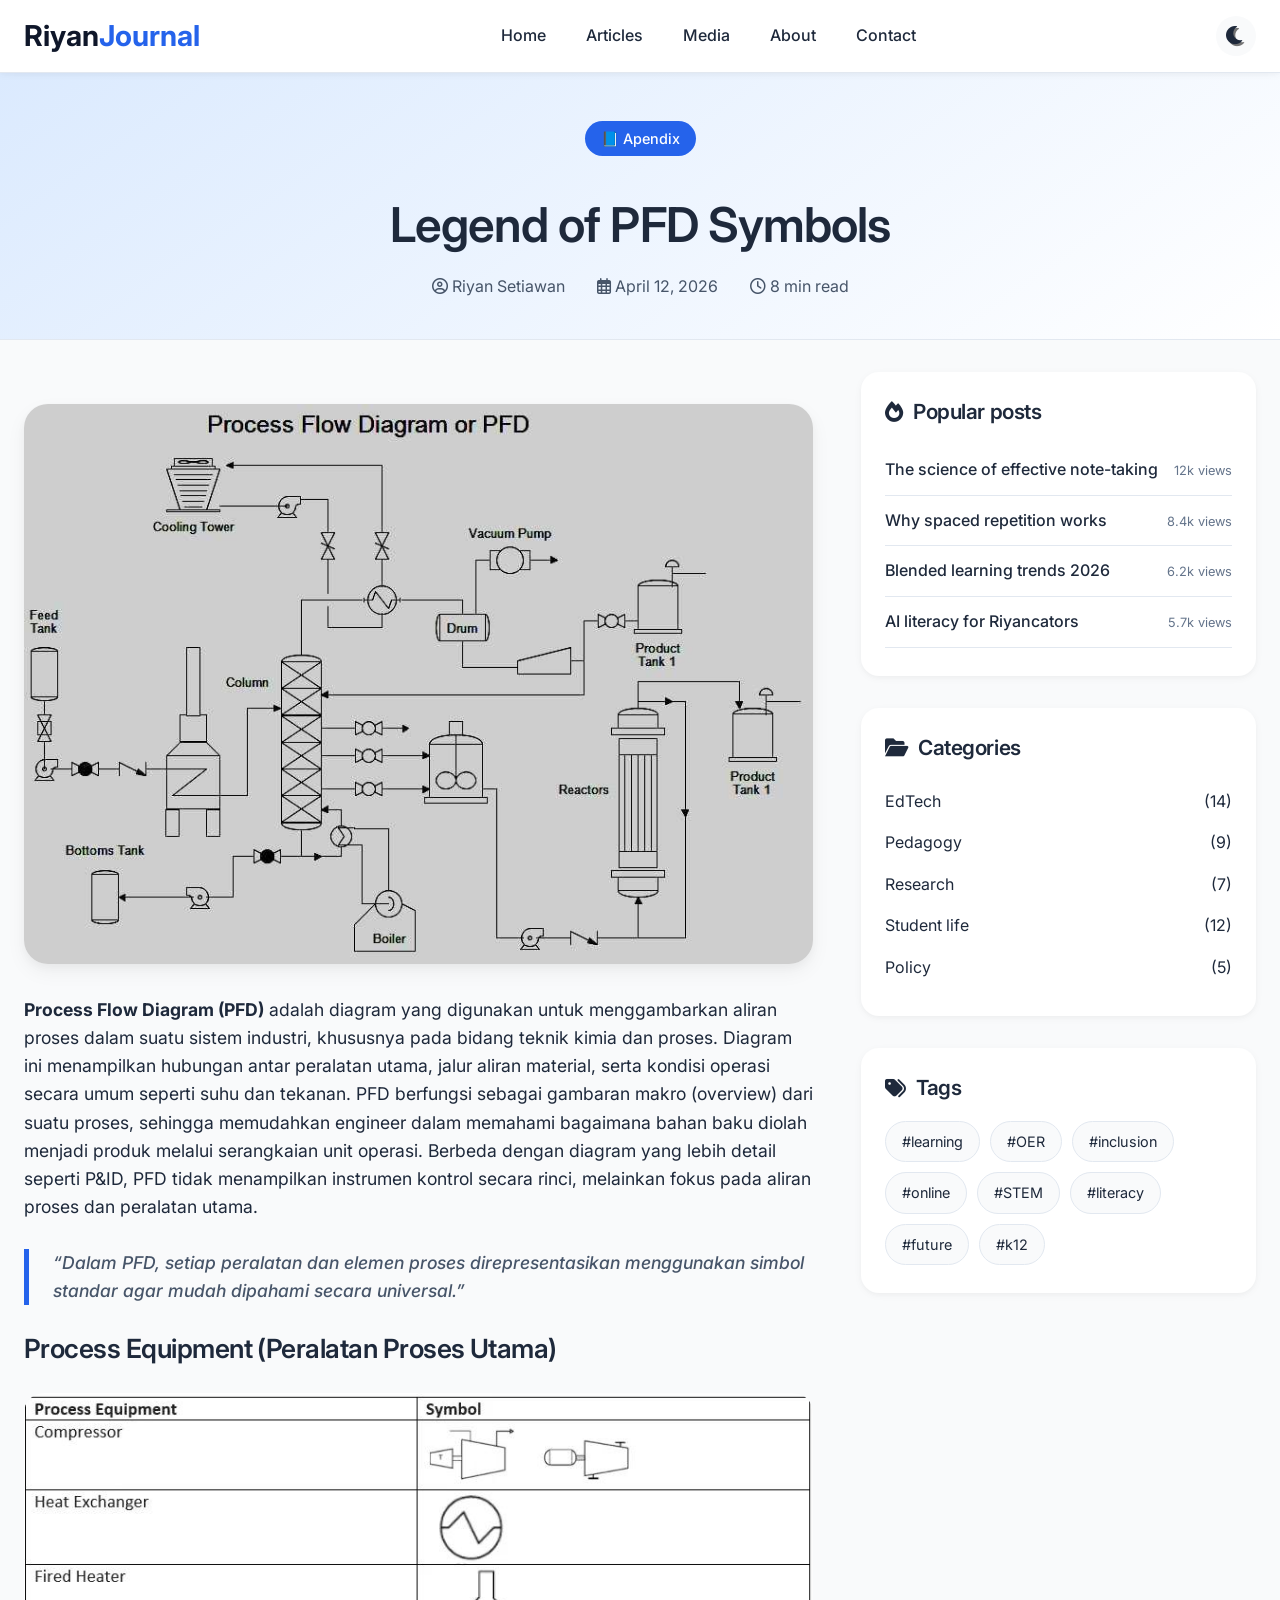
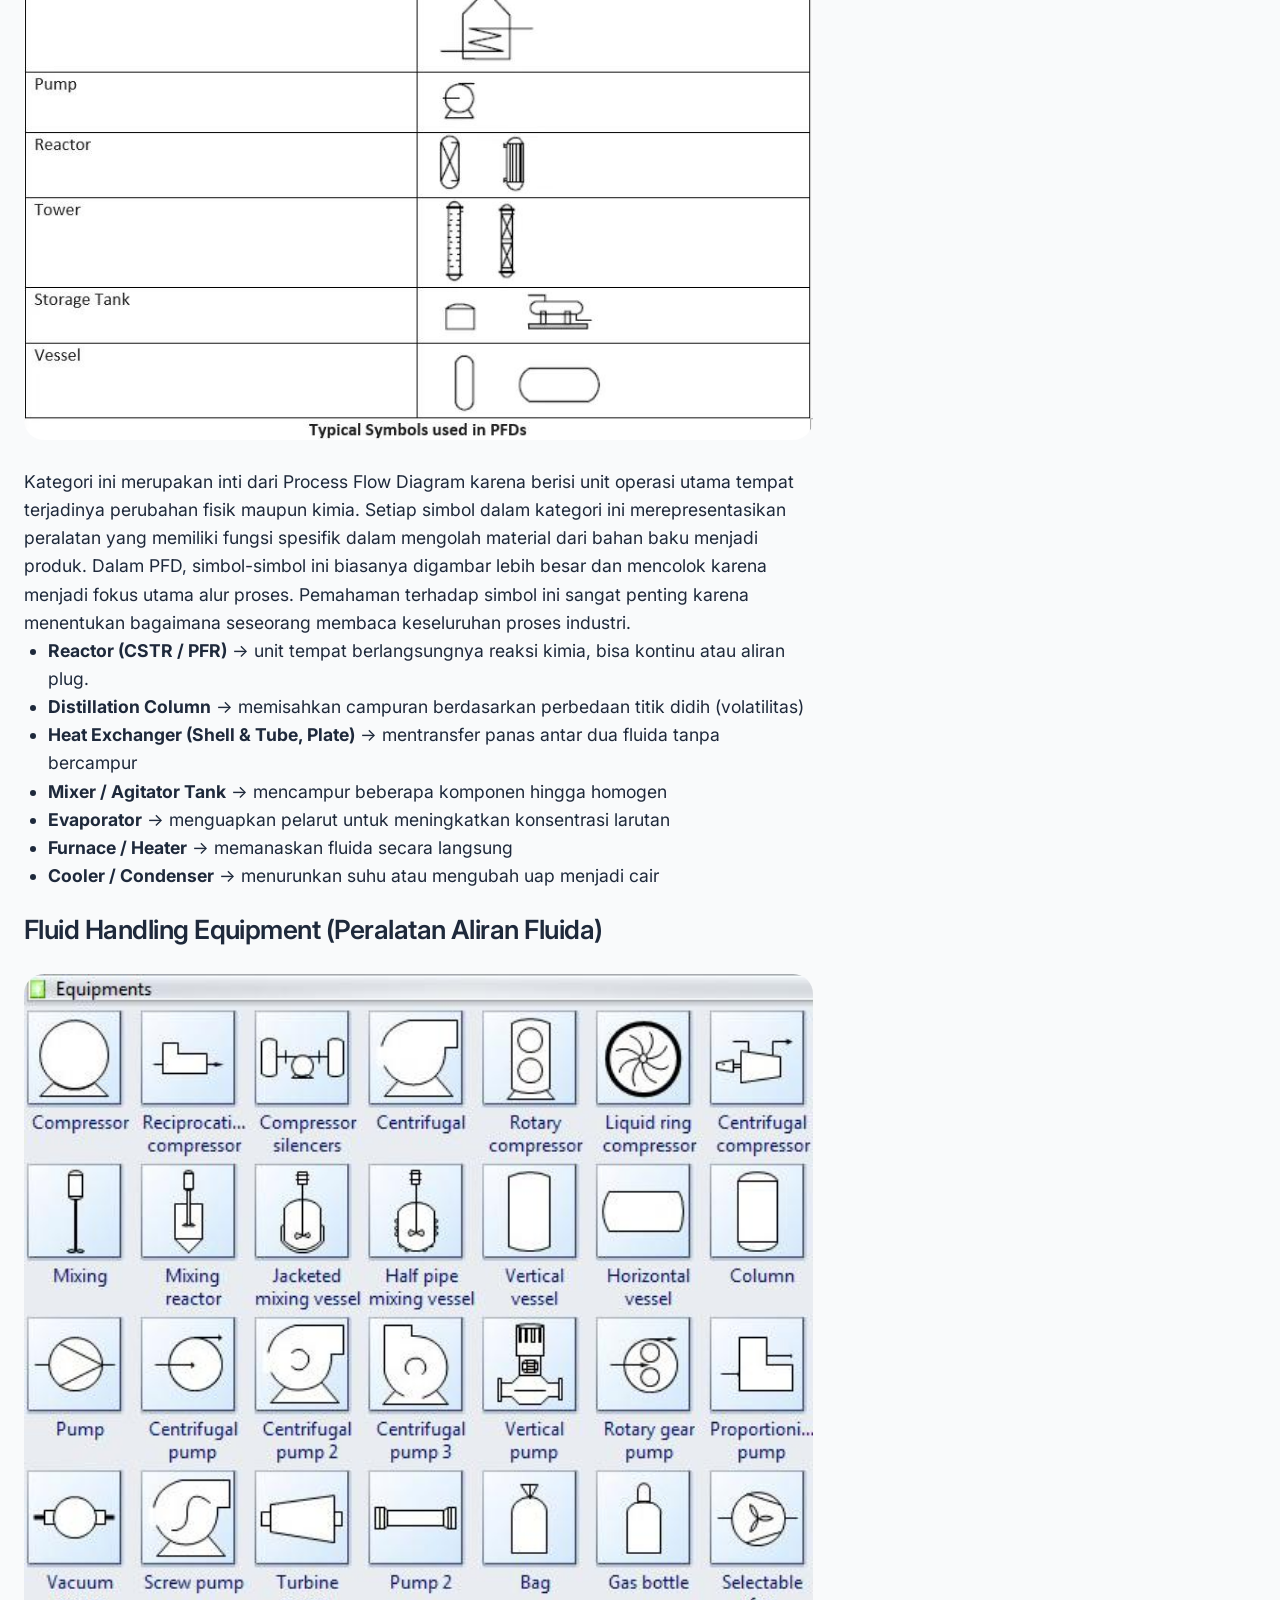
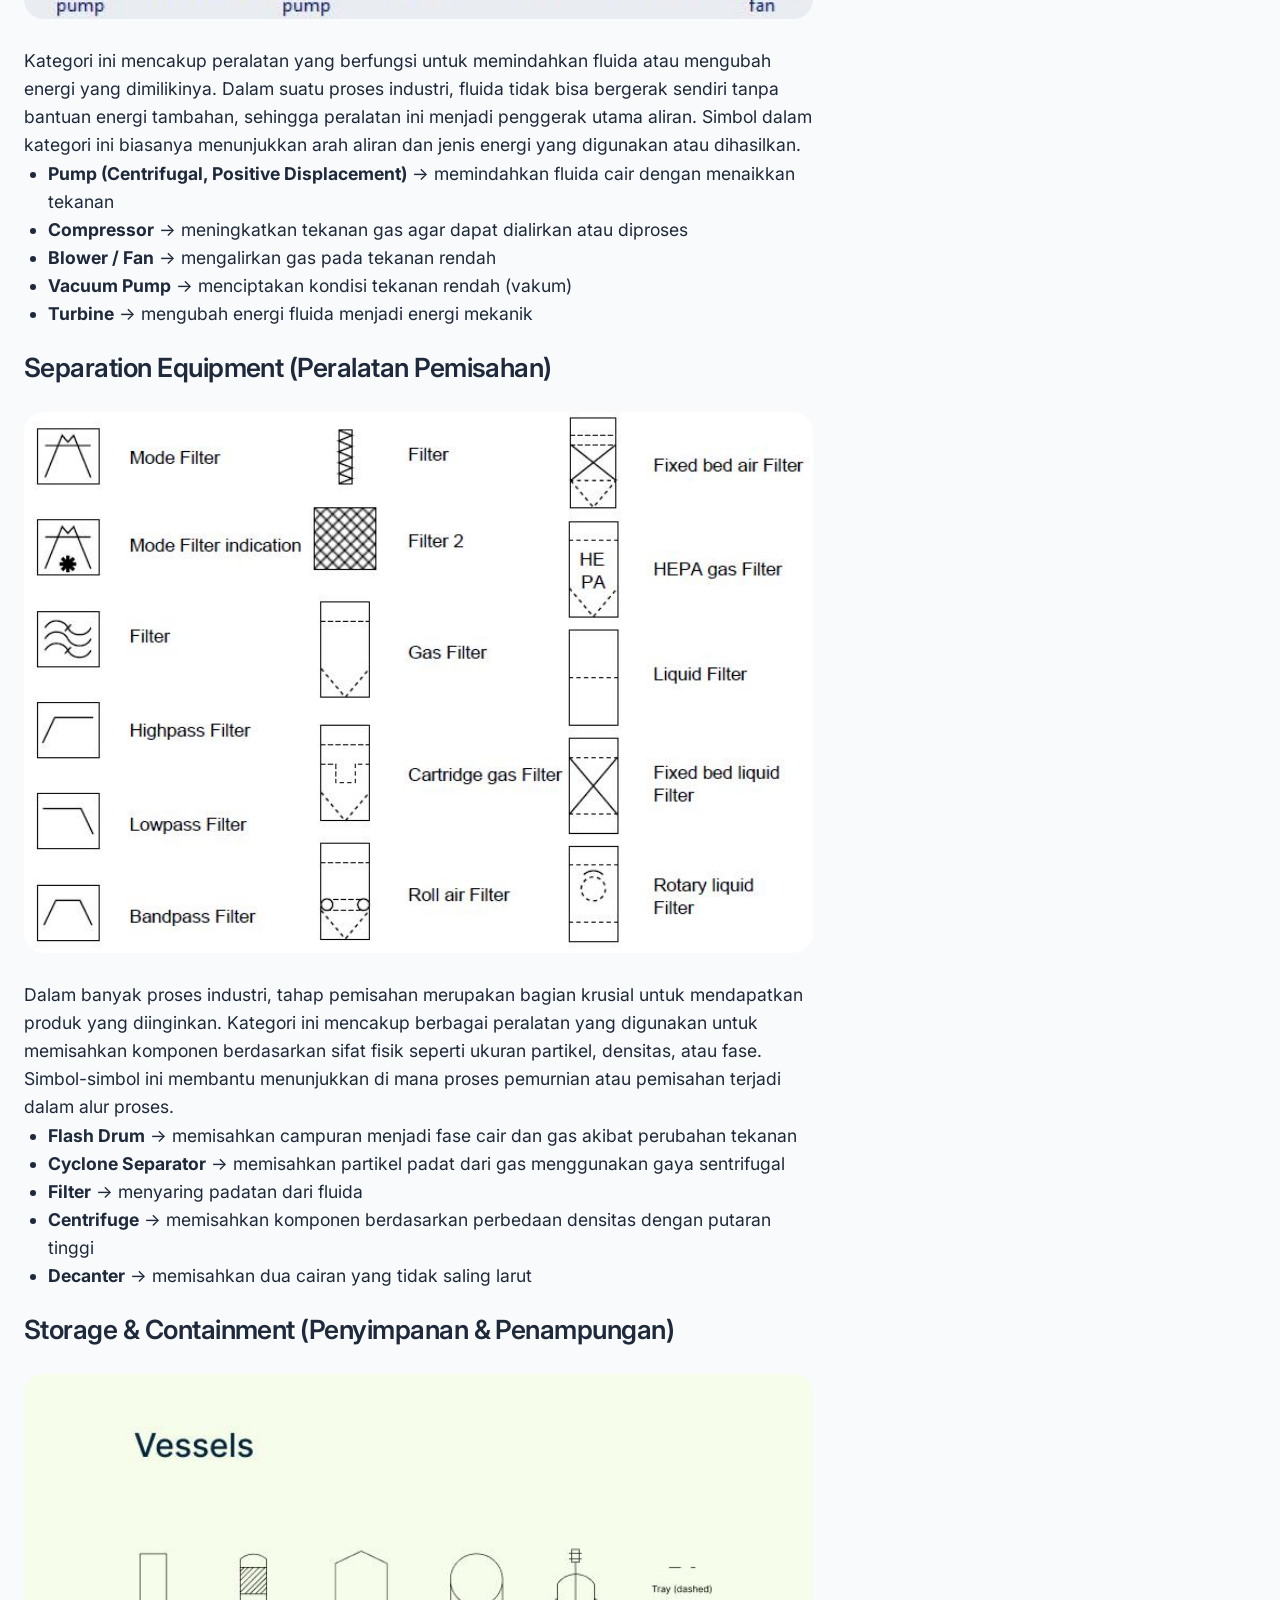
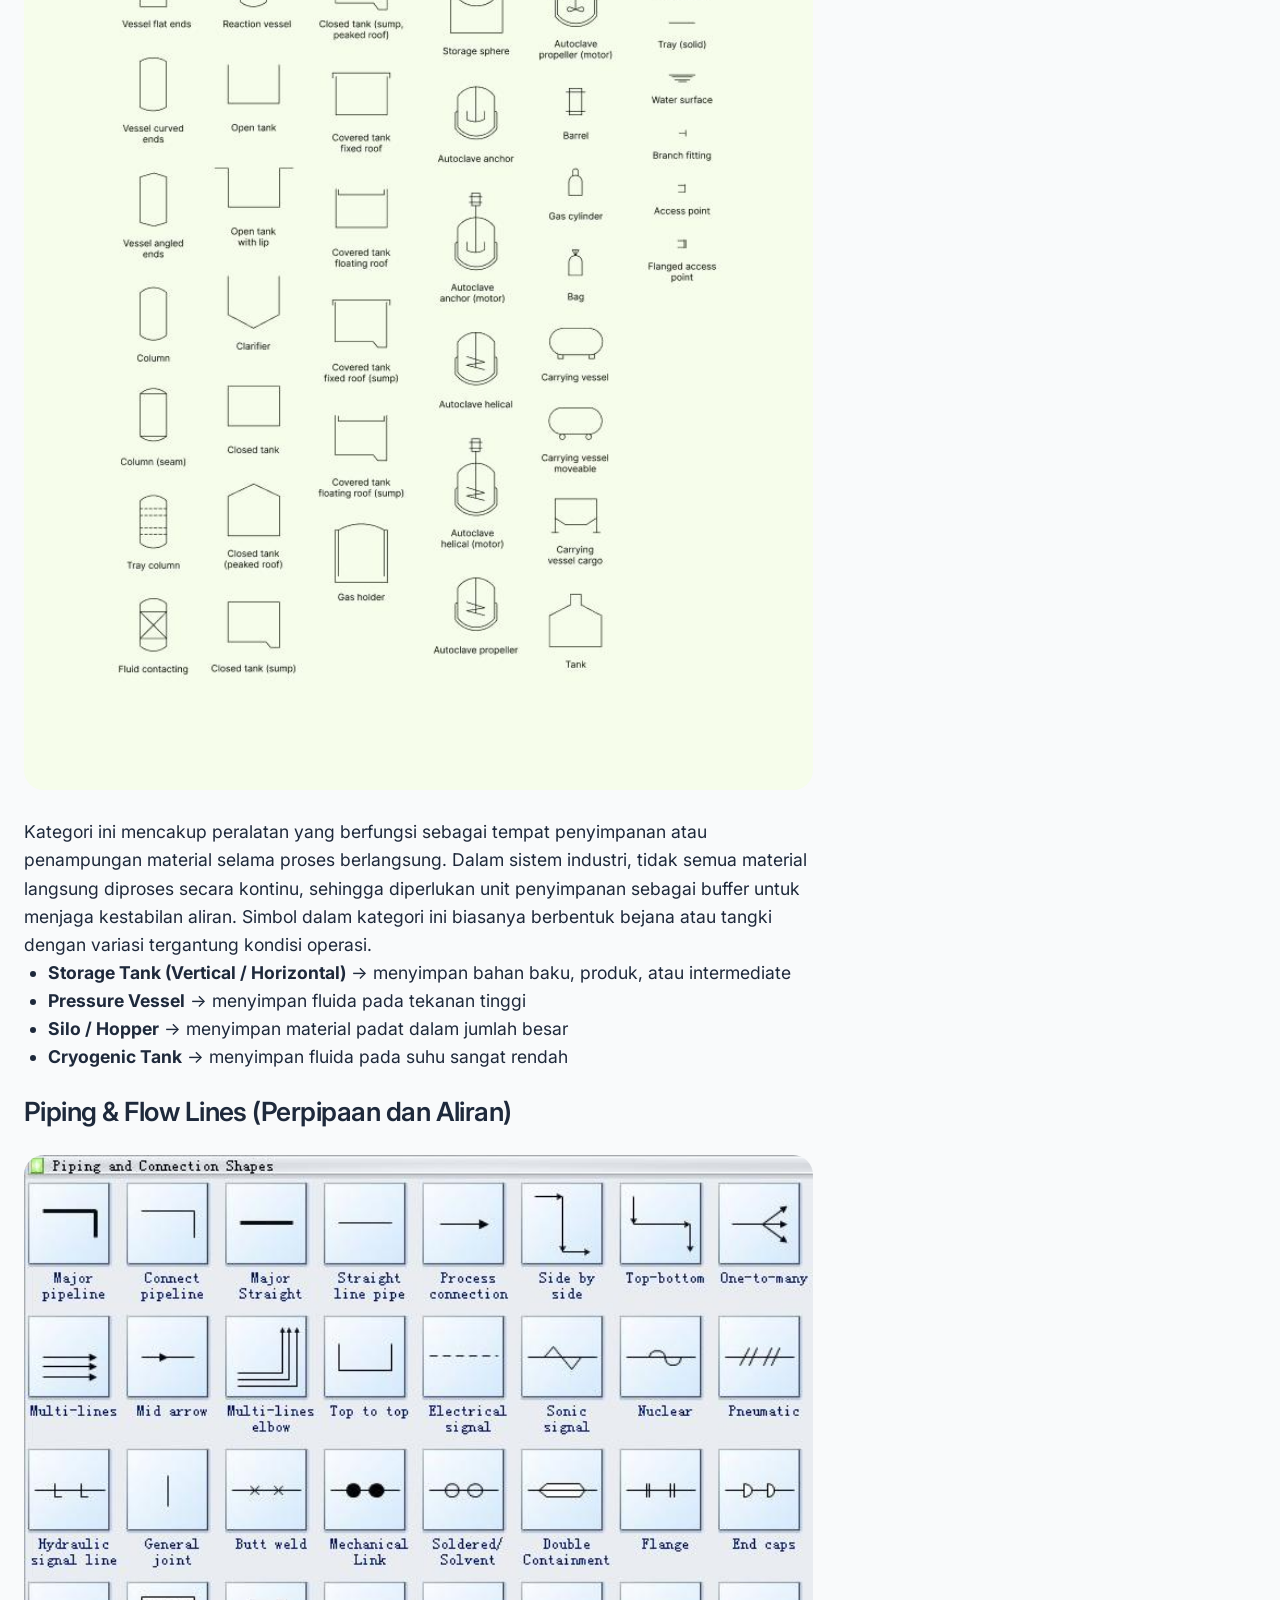
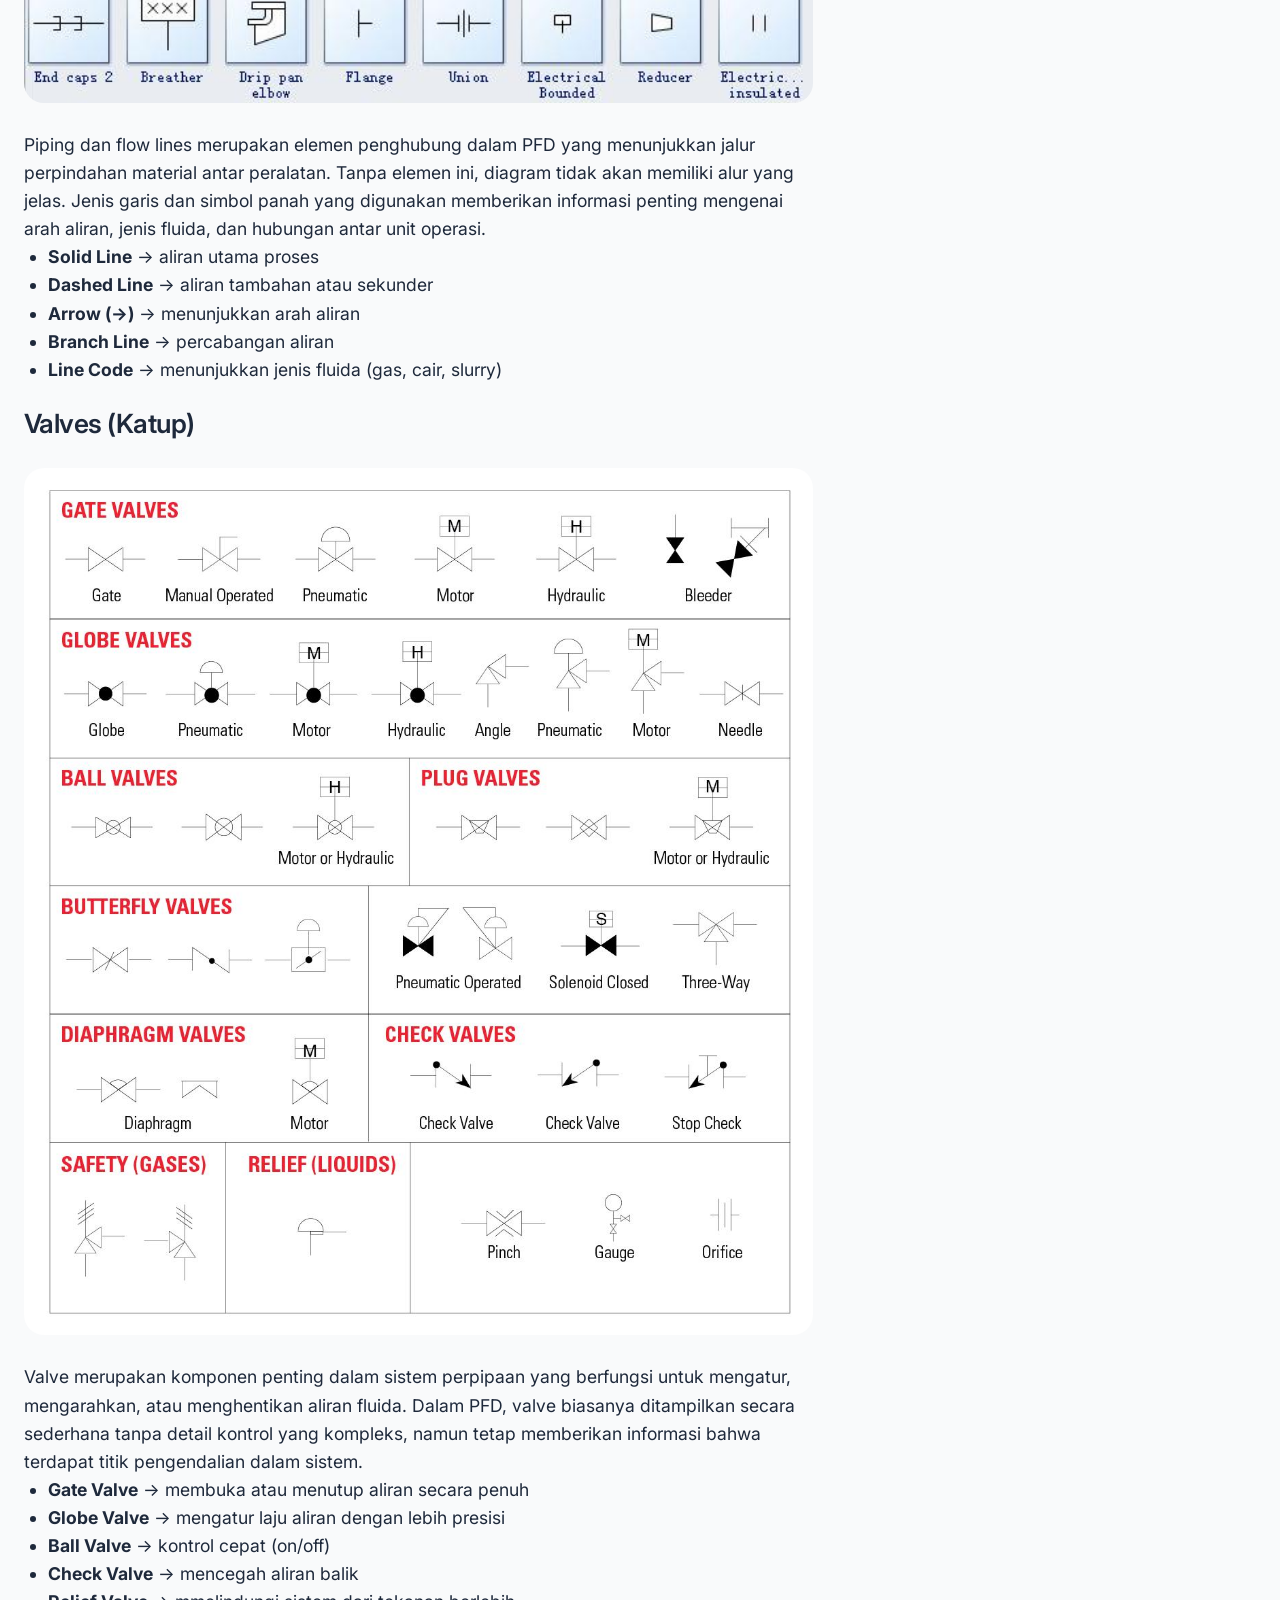
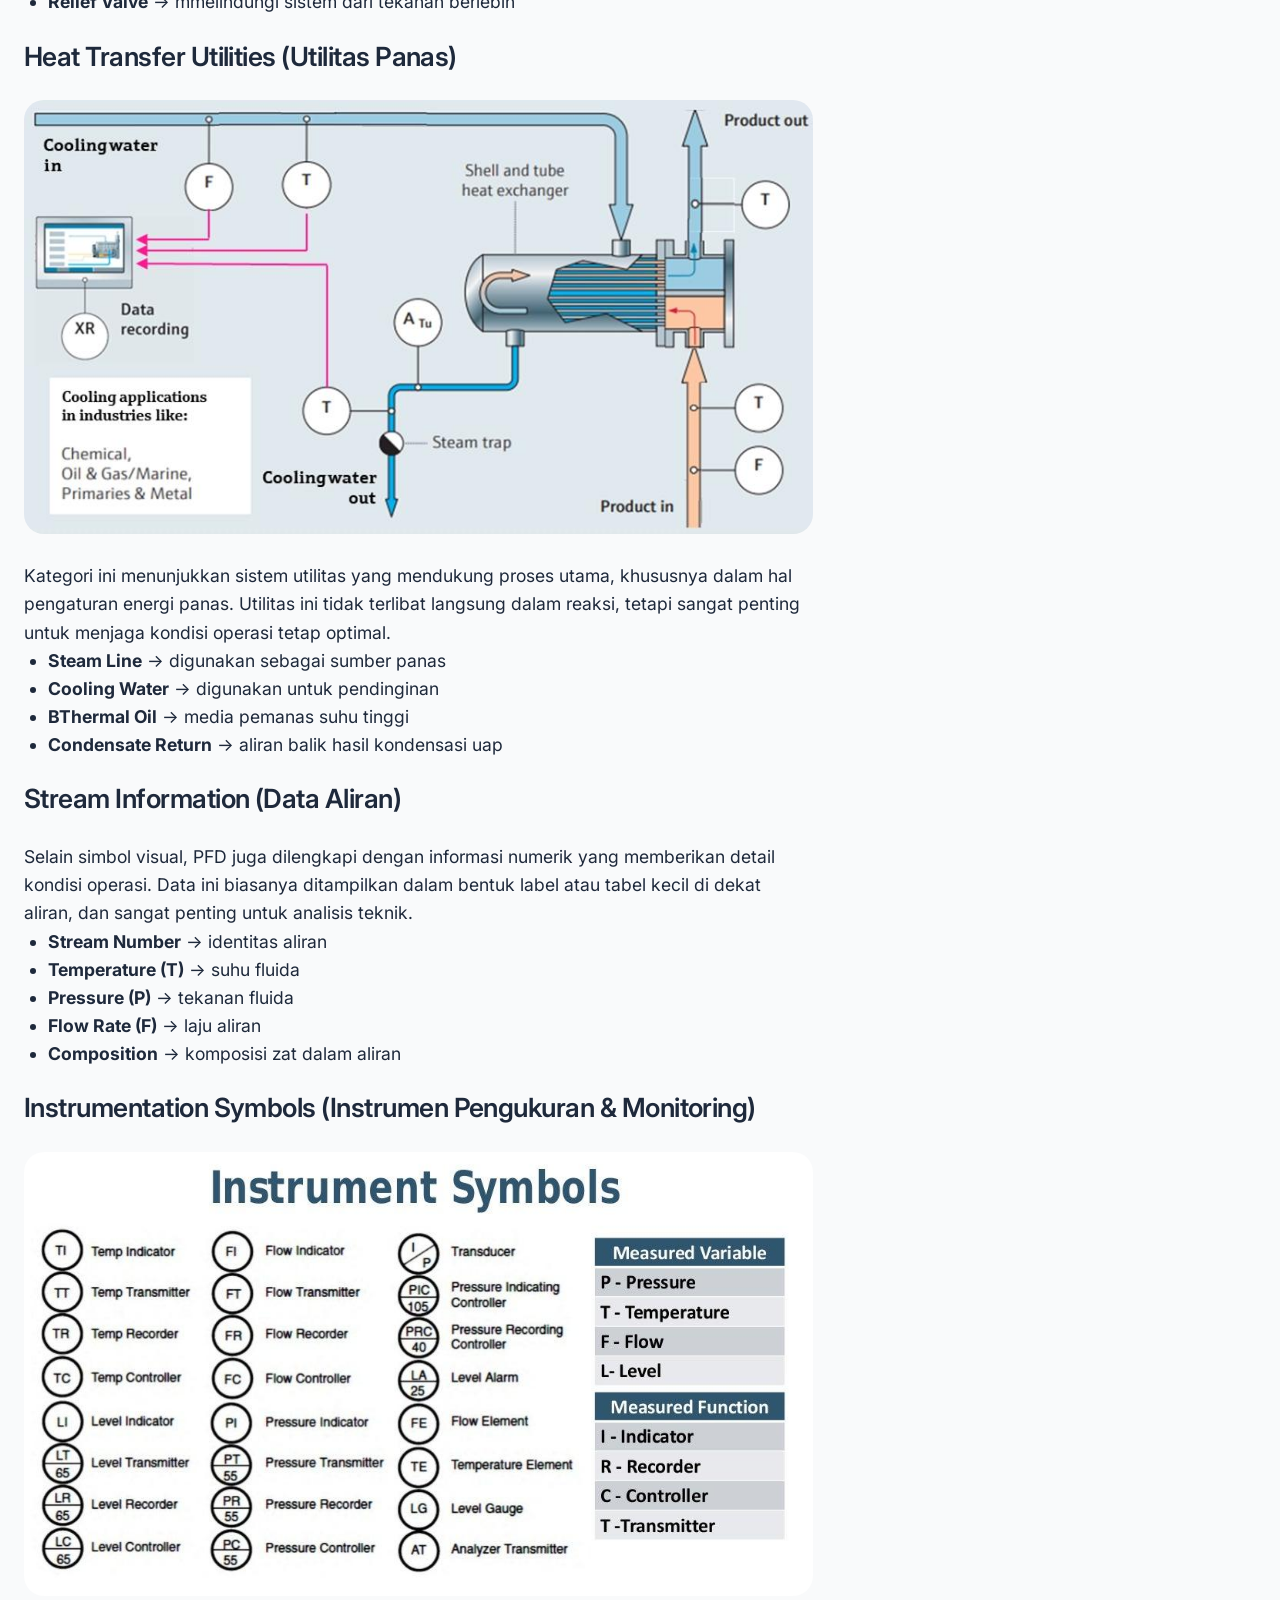
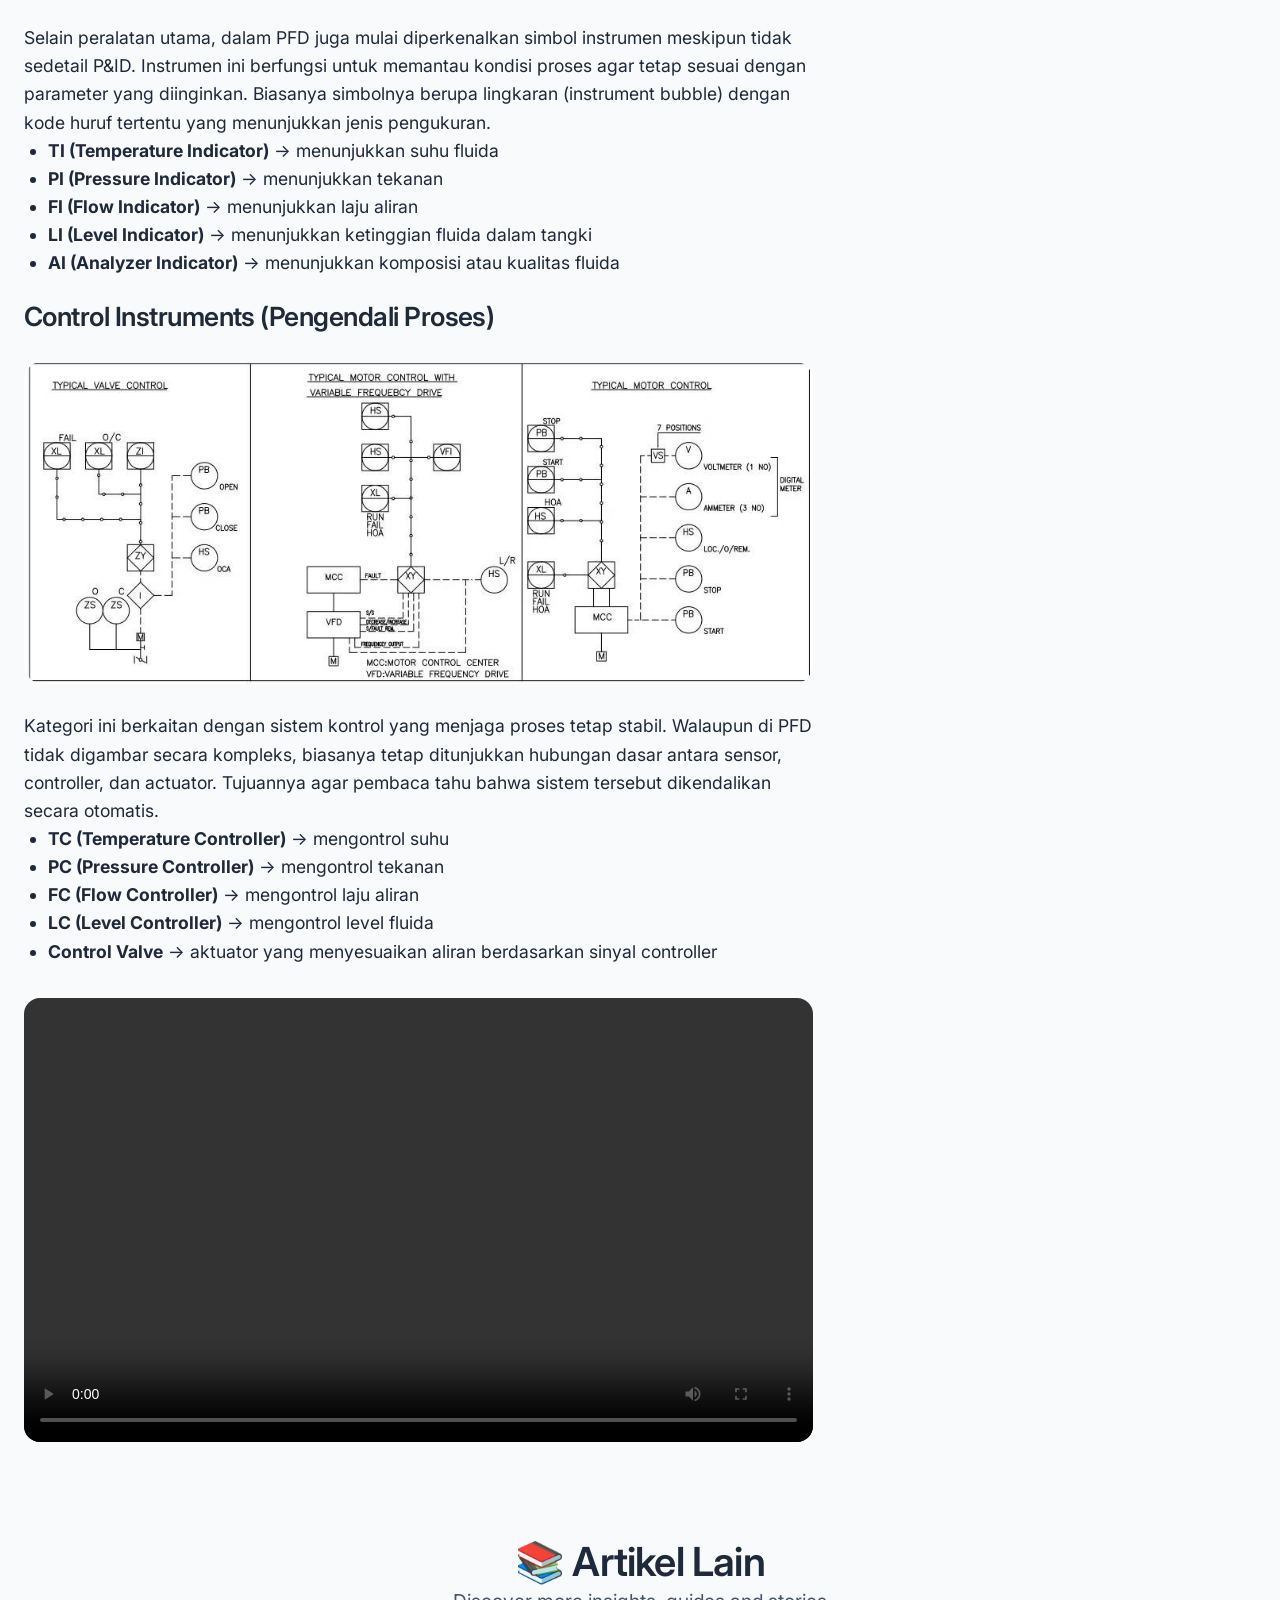
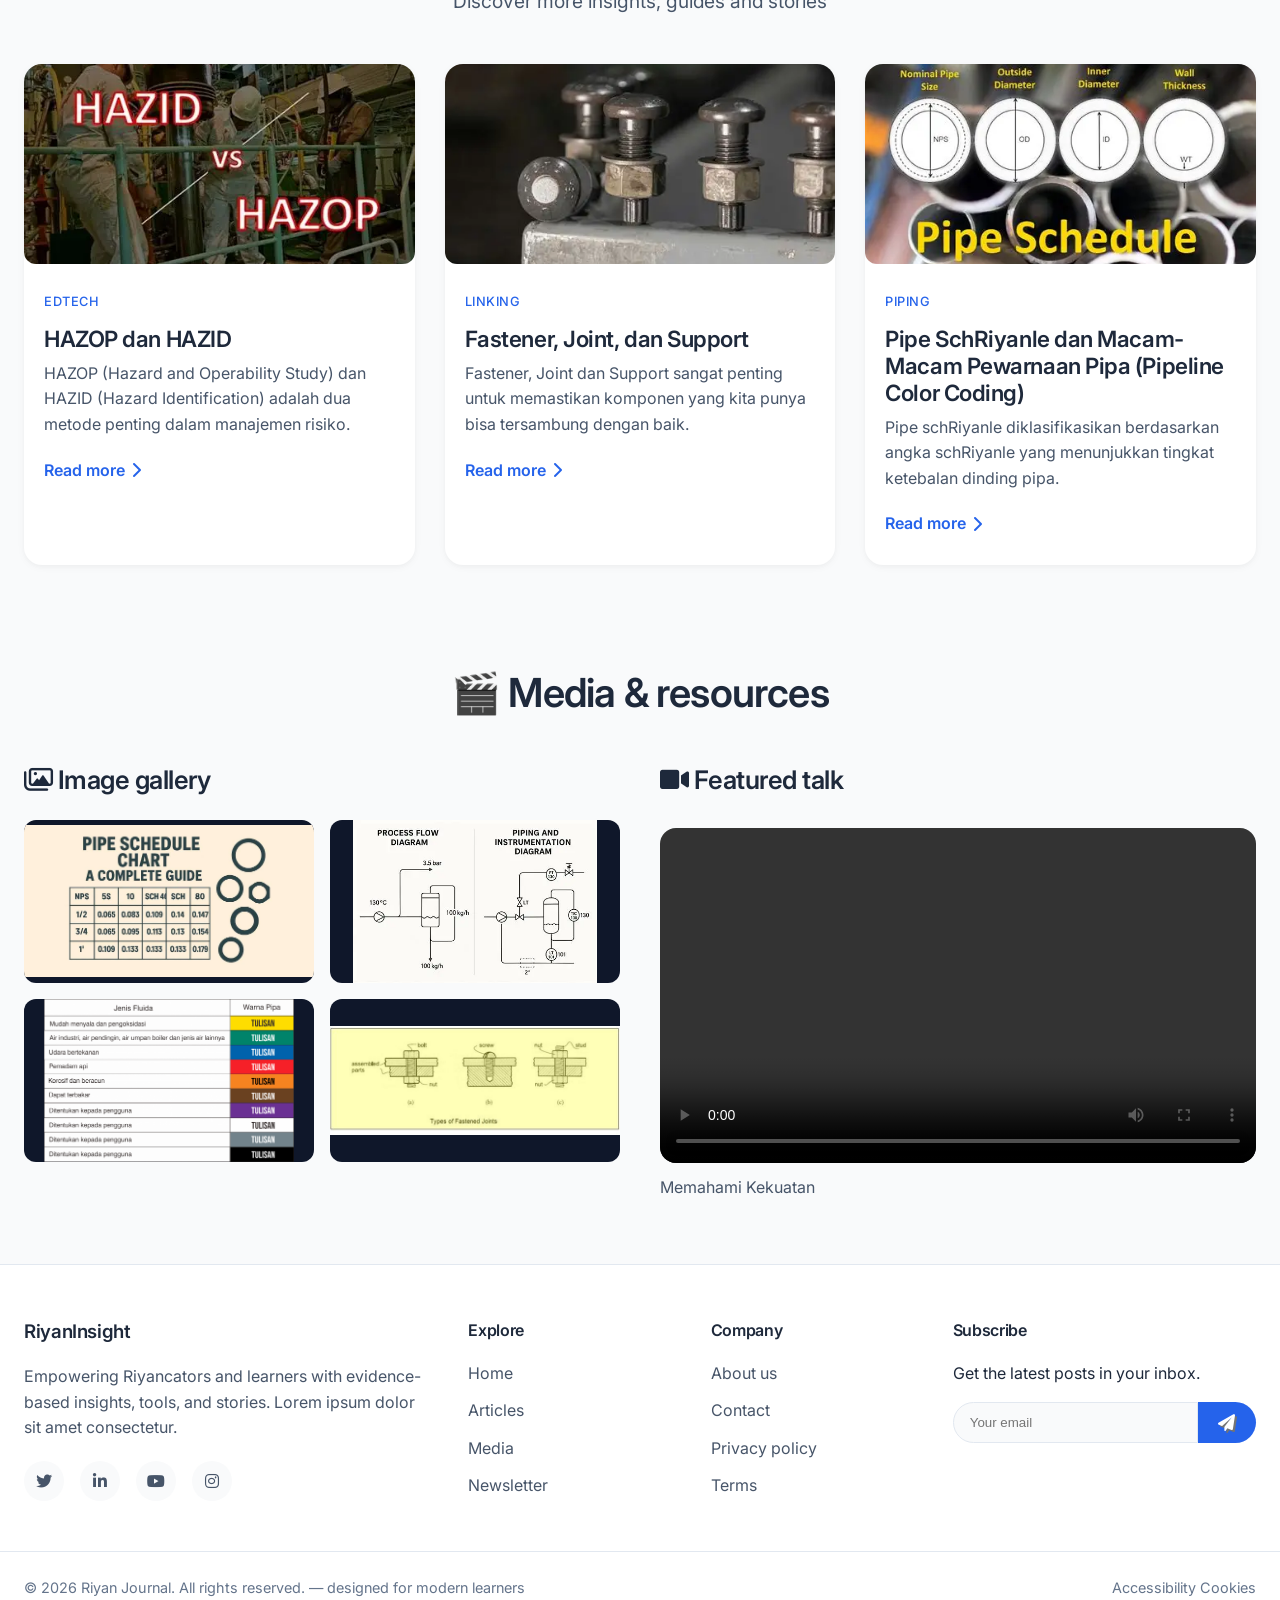
==== artikel-1.html @ f70265a1 "Add files via upload" ====
<!DOCTYPE html>
<html lang="en">
<head>
  <meta charset="UTF-8">
  <meta name="viewport" content="width=device-width, initial-scale=1.0">
  <title>Legend of PFD Symbols · Riyan Journal</title>
  <!-- Font Awesome & Google Fonts -->
  <link rel="stylesheet" href="https://cdnjs.cloudflare.com/ajax/libs/font-awesome/6.0.0-beta3/css/all.min.css">
  <link href="https://fonts.googleapis.com/css2?family=Inter:opsz,wght@14..32,400;14..32,500;14..32,600;14..32,700&display=swap" rel="stylesheet">
  <link rel="stylesheet" href="style.css">
  <!-- sedikit penyesuaian khusus halaman artikel (opsional) -->
  <style>
    .article-hero {
      background: linear-gradient(145deg, var(--primary-light) 0%, var(--bg-white) 100%);
      padding: 48px 0 32px;
      margin-bottom: 32px;
      border-bottom: 1px solid var(--border-light);
    }
    .article-hero-content {
      max-width: 900px;
      margin: 0 auto;
      text-align: center;
    }
    .article-meta-large {
      display: flex;
      justify-content: center;
      gap: 32px;
      color: var(--text-muted);
      margin: 16px 0 8px;
    }
    .featured-image {
      margin: 32px 0;
      border-radius: 24px;
      overflow: hidden;
      box-shadow: var(--shadow-md);
    }
    .article-body {
      font-size: 1.1rem;
    }
  </style>
</head>
<body>
  <!-- NAVBAR (sama dengan index) -->
  <nav class="navbar">
    <div class="nav-container">
      <a href="index.html" class="logo">Riyan<span>Journal</span></a>
      <ul class="nav-menu" id="navMenu">
        <li><a href="index.html#home" class="nav-link">Home</a></li>
        <li><a href="#articles" class="nav-link">Articles</a></li>
        <li><a href="#media" class="nav-link">Media</a></li>
        <li><a href="#about" class="nav-link">About</a></li>
        <li><a href="#contact" class="nav-link">Contact</a></li>
      </ul>
      <div class="nav-actions">
        <button class="dark-toggle" id="darkModeToggle" aria-label="Dark mode toggle">
          <i class="fas fa-moon"></i>
        </button>
        <div class="hamburger" id="hamburger">
          <span class="bar"></span><span class="bar"></span><span class="bar"></span>
        </div>
      </div>
    </div>
  </nav>

  <!-- ARTICLE HERO (khusus halaman artikel) -->
  <section class="article-hero">
    <div class="container article-hero-content">
      <span class="hero-tag" style="background: var(--primary); color:white;">📘 Apendix</span>
      <h1 style="font-size: 3rem; margin: 20px 0;">Legend of PFD Symbols</h1>
      <div class="article-meta-large">
        <span><i class="far fa-user-circle"></i> Riyan Setiawan</span>
        <span><i class="far fa-calendar-alt"></i> April 12, 2026</span>
        <span><i class="far fa-clock"></i> 8 min read</span>
      </div>
    </div>
  </section>

  <main class="container main-grid" style="margin-bottom: 48px;">
    <!-- KOLOM ARTIKEL -->
    <article class="blog-post" style="padding: 0; box-shadow: none; background: transparent;">
      <div class="featured-image">
        <img class="preview-img" class="preview-img" src="image/pfd.jfif" alt="Project based learning">
      </div class="articles">
      <div class="article-body" id="articles">
        <p><strong>Process Flow Diagram (PFD)</strong> adalah diagram yang digunakan untuk menggambarkan aliran proses dalam suatu sistem industri, khususnya pada bidang teknik kimia dan proses. Diagram ini menampilkan hubungan antar peralatan utama, jalur aliran material, serta kondisi operasi secara umum seperti suhu dan tekanan. PFD berfungsi sebagai gambaran makro (overview) dari suatu proses, sehingga memudahkan engineer dalam memahami bagaimana bahan baku diolah menjadi produk melalui serangkaian unit operasi. Berbeda dengan diagram yang lebih detail seperti P&ID, PFD tidak menampilkan instrumen kontrol secara rinci, melainkan fokus pada aliran proses dan peralatan utama.</p>
        <blockquote>“Dalam PFD, setiap peralatan dan elemen proses direpresentasikan menggunakan simbol standar agar mudah dipahami secara universal.” </blockquote>
        
        <h2>Process Equipment (Peralatan Proses Utama)</h2><br>
        <figure class="post-image">
            <img class="preview-img" class="preview-img" src="image/pfd1.jfif" alt="Placeholder: pfd1">
        </figure>
        <p>Kategori ini merupakan inti dari Process Flow Diagram karena berisi unit operasi utama tempat terjadinya perubahan fisik maupun kimia. Setiap simbol dalam kategori ini merepresentasikan peralatan yang memiliki fungsi spesifik dalam mengolah material dari bahan baku menjadi produk. Dalam PFD, simbol-simbol ini biasanya digambar lebih besar dan mencolok karena menjadi fokus utama alur proses. Pemahaman terhadap simbol ini sangat penting karena menentukan bagaimana seseorang membaca keseluruhan proses industri.</p>
        <ul style="margin-left: 24px; margin-bottom: 24px;">
          <li><strong>Reactor (CSTR / PFR)</strong> → unit tempat berlangsungnya reaksi kimia, bisa kontinu atau aliran plug.</li>
          <li><strong>Distillation Column</strong> → memisahkan campuran berdasarkan perbedaan titik didih (volatilitas)</li>
          <li><strong>Heat Exchanger (Shell & Tube, Plate)</strong> → mentransfer panas antar dua fluida tanpa bercampur</li>
          <li><strong>Mixer / Agitator Tank</strong> → mencampur beberapa komponen hingga homogen</li>
          <li><strong>Evaporator</strong> → menguapkan pelarut untuk meningkatkan konsentrasi larutan</li>
          <li><strong>Furnace / Heater</strong> → memanaskan fluida secara langsung</li>
          <li><strong>Cooler / Condenser</strong> → menurunkan suhu atau mengubah uap menjadi cair</li>
        </ul>

        <h2>Fluid Handling Equipment (Peralatan Aliran Fluida)</h2><br>
        <figure class="post-image">
            <img class="preview-img" class="preview-img" src="image/pfd2.jfif" alt="Placeholder: pfd2">
        </figure>
        <p>Kategori ini mencakup peralatan yang berfungsi untuk memindahkan fluida atau mengubah energi yang dimilikinya. Dalam suatu proses industri, fluida tidak bisa bergerak sendiri tanpa bantuan energi tambahan, sehingga peralatan ini menjadi penggerak utama aliran. Simbol dalam kategori ini biasanya menunjukkan arah aliran dan jenis energi yang digunakan atau dihasilkan.</p>
        <ul style="margin-left: 24px; margin-bottom: 24px;">
          <li><strong>Pump (Centrifugal, Positive Displacement)</strong> → memindahkan fluida cair dengan menaikkan tekanan</li>
          <li><strong>Compressor</strong> → meningkatkan tekanan gas agar dapat dialirkan atau diproses</li>
          <li><strong>Blower / Fan</strong> → mengalirkan gas pada tekanan rendah</li>
          <li><strong>Vacuum Pump</strong> → menciptakan kondisi tekanan rendah (vakum)</li>
          <li><strong>Turbine</strong> → mengubah energi fluida menjadi energi mekanik</li>
        </ul>

        <h2>Separation Equipment (Peralatan Pemisahan)</h2><br>
        <figure class="post-image">
            <img class="preview-img" class="preview-img" src="image/pfd4.jfif" alt="Placeholder: pfd3">
        </figure>
        <p>Dalam banyak proses industri, tahap pemisahan merupakan bagian krusial untuk mendapatkan produk yang diinginkan. Kategori ini mencakup berbagai peralatan yang digunakan untuk memisahkan komponen berdasarkan sifat fisik seperti ukuran partikel, densitas, atau fase. Simbol-simbol ini membantu menunjukkan di mana proses pemurnian atau pemisahan terjadi dalam alur proses.</p>
        <ul style="margin-left: 24px; margin-bottom: 24px;">
          <li><strong>Flash Drum</strong> → memisahkan campuran menjadi fase cair dan gas akibat perubahan tekanan</li>
          <li><strong>Cyclone Separator</strong> → memisahkan partikel padat dari gas menggunakan gaya sentrifugal</li>
          <li><strong>Filter</strong> → menyaring padatan dari fluida</li>
          <li><strong>Centrifuge</strong> → memisahkan komponen berdasarkan perbedaan densitas dengan putaran tinggi</li>
          <li><strong>Decanter</strong> → memisahkan dua cairan yang tidak saling larut</li>
        </ul>

        <h2>Storage & Containment (Penyimpanan & Penampungan)</h2><br>
        <figure class="post-image">
            <img class="preview-img" class="preview-img" src="image/pfd3.jfif" alt="Placeholder: pfd4">
        </figure>
        <p>Kategori ini mencakup peralatan yang berfungsi sebagai tempat penyimpanan atau penampungan material selama proses berlangsung. Dalam sistem industri, tidak semua material langsung diproses secara kontinu, sehingga diperlukan unit penyimpanan sebagai buffer untuk menjaga kestabilan aliran. Simbol dalam kategori ini biasanya berbentuk bejana atau tangki dengan variasi tergantung kondisi operasi.</p>
        <ul style="margin-left: 24px; margin-bottom: 24px;">
          <li><strong>Storage Tank (Vertical / Horizontal)</strong> → menyimpan bahan baku, produk, atau intermediate</li>
          <li><strong>Pressure Vessel</strong> → menyimpan fluida pada tekanan tinggi</li>
          <li><strong>Silo / Hopper</strong> → menyimpan material padat dalam jumlah besar</li>
          <li><strong>Cryogenic Tank</strong> → menyimpan fluida pada suhu sangat rendah</li>
        </ul>

        <h2>Piping & Flow Lines (Perpipaan dan Aliran)</h2><br>
        <figure class="post-image">
            <img class="preview-img" class="preview-img" src="image/pfd5.jfif" alt="Placeholder: pfd5">
        </figure>
        <p>Piping dan flow lines merupakan elemen penghubung dalam PFD yang menunjukkan jalur perpindahan material antar peralatan. Tanpa elemen ini, diagram tidak akan memiliki alur yang jelas. Jenis garis dan simbol panah yang digunakan memberikan informasi penting mengenai arah aliran, jenis fluida, dan hubungan antar unit operasi.</p>
        <ul style="margin-left: 24px; margin-bottom: 24px;">
          <li><strong>Solid Line</strong> → aliran utama proses</li>
          <li><strong>Dashed Line</strong> → aliran tambahan atau sekunder</li>
          <li><strong>Arrow (→)</strong> → menunjukkan arah aliran</li>
          <li><strong>Branch Line</strong> → percabangan aliran</li>
          <li><strong>Line Code</strong> → menunjukkan jenis fluida (gas, cair, slurry)</li>
        </ul>

        <h2>Valves (Katup)</h2><br>
        <figure class="post-image">
            <img class="preview-img" class="preview-img" src="image/pfd6.jfif" alt="Placeholder: pfd6">
        </figure>
        <p>Valve merupakan komponen penting dalam sistem perpipaan yang berfungsi untuk mengatur, mengarahkan, atau menghentikan aliran fluida. Dalam PFD, valve biasanya ditampilkan secara sederhana tanpa detail kontrol yang kompleks, namun tetap memberikan informasi bahwa terdapat titik pengendalian dalam sistem.</p>
        <ul style="margin-left: 24px; margin-bottom: 24px;">
          <li><strong>Gate Valve</strong> → membuka atau menutup aliran secara penuh</li>
          <li><strong>Globe Valve</strong> → mengatur laju aliran dengan lebih presisi</li>
          <li><strong>Ball Valve</strong> → kontrol cepat (on/off)</li>
          <li><strong>Check Valve</strong> → mencegah aliran balik</li>
          <li><strong>Relief Valve</strong> → mmelindungi sistem dari tekanan berlebih</li>
        </ul>

        <h2>Heat Transfer Utilities (Utilitas Panas)</h2><br>
        <figure class="post-image">
            <img class="preview-img" class="preview-img" src="image/pfd7.jfif" alt="Placeholder: pfd7">
        </figure>
        <p>Kategori ini menunjukkan sistem utilitas yang mendukung proses utama, khususnya dalam hal pengaturan energi panas. Utilitas ini tidak terlibat langsung dalam reaksi, tetapi sangat penting untuk menjaga kondisi operasi tetap optimal.</p>
        <ul style="margin-left: 24px; margin-bottom: 24px;">
          <li><strong>Steam Line</strong> → digunakan sebagai sumber panas</li>
          <li><strong>Cooling Water</strong> → digunakan untuk pendinginan</li>
          <li><strong>BThermal Oil</strong> → media pemanas suhu tinggi</li>
          <li><strong>Condensate Return</strong> → aliran balik hasil kondensasi uap</li>
        </ul>

        <h2>Stream Information (Data Aliran)</h2><br>
        <p>Selain simbol visual, PFD juga dilengkapi dengan informasi numerik yang memberikan detail kondisi operasi. Data ini biasanya ditampilkan dalam bentuk label atau tabel kecil di dekat aliran, dan sangat penting untuk analisis teknik.</p>
        <ul style="margin-left: 24px; margin-bottom: 24px;">
          <li><strong>Stream Number</strong> → identitas aliran</li>
          <li><strong>Temperature (T)</strong> → suhu fluida</li>
          <li><strong>Pressure (P)</strong> → tekanan fluida</li>
          <li><strong>Flow Rate (F)</strong> → laju aliran</li>
          <li><strong>Composition</strong> → komposisi zat dalam aliran</li>
        </ul>

        <h2>Instrumentation Symbols (Instrumen Pengukuran & Monitoring)</h2><br>
        <figure class="post-image">
            <img class="preview-img" class="preview-img" src="image/pfd9.jfif" alt="Placeholder: pfd9">
        </figure>
        <p>Selain peralatan utama, dalam PFD juga mulai diperkenalkan simbol instrumen meskipun tidak sedetail P&ID. Instrumen ini berfungsi untuk memantau kondisi proses agar tetap sesuai dengan parameter yang diinginkan. Biasanya simbolnya berupa lingkaran (instrument bubble) dengan kode huruf tertentu yang menunjukkan jenis pengukuran.</p>
        <ul style="margin-left: 24px; margin-bottom: 24px;">
          <li><strong>TI (Temperature Indicator)</strong> → menunjukkan suhu fluida</li>
          <li><strong>PI (Pressure Indicator)</strong> → menunjukkan tekanan</li>
          <li><strong>FI (Flow Indicator)</strong> → menunjukkan laju aliran</li>
          <li><strong>LI (Level Indicator)</strong> → menunjukkan ketinggian fluida dalam tangki</li>
          <li><strong>AI (Analyzer Indicator)</strong> → menunjukkan komposisi atau kualitas fluida</li>
        </ul>

        <h2>Control Instruments (Pengendali Proses)</h2><br>
        <figure class="post-image">
            <img class="preview-img" class="preview-img" src="image/pfd10.jfif" alt="Placeholder: pfd10">
        </figure>
        <p>Kategori ini berkaitan dengan sistem kontrol yang menjaga proses tetap stabil. Walaupun di PFD tidak digambar secara kompleks, biasanya tetap ditunjukkan hubungan dasar antara sensor, controller, dan actuator. Tujuannya agar pembaca tahu bahwa sistem tersebut dikendalikan secara otomatis.</p>
        <ul style="margin-left: 24px; margin-bottom: 24px;">
          <li><strong>TC (Temperature Controller)</strong> → mengontrol suhu</li>
          <li><strong>PC (Pressure Controller)</strong> → mengontrol tekanan</li>
          <li><strong>FC (Flow Controller)</strong> → mengontrol laju aliran</li>
          <li><strong>LC (Level Controller)</strong> → mengontrol level fluida</li>
          <li><strong>Control Valve</strong> → aktuator yang menyesuaikan aliran berdasarkan sinyal controller</li>
        </ul>

        <!-- embedded video -->
        <div class="video-wrapper">
          <video controls>
            <source src="video/videoplayback5.mp4" type="video/mp4">
            Browser kamu tidak mendukung video.
          </video>
        </div>
      </div>
    </article>

    <!-- FOOTER -->
  <!-- SIDEBAR -->
        <aside class="sidebar">
          <div class="sidebar-widget">
            <h3><i class="fas fa-fire"></i> Popular posts</h3>
            <ul class="popular-list">
              <li><a href="#">The science of effective note-taking</a><span>12k views</span></li>
              <li><a href="#">Why spaced repetition works</a><span>8.4k views</span></li>
              <li><a href="#">Blended learning trends 2026</a><span>6.2k views</span></li>
              <li><a href="#">AI literacy for Riyancators</a><span>5.7k views</span></li>
            </ul>
          </div>
          <div class="sidebar-widget">
            <h3><i class="fas fa-folder-open"></i> Categories</h3>
            <ul class="category-list">
              <li><a href="#">EdTech <span>(14)</span></a></li>
              <li><a href="#">Pedagogy <span>(9)</span></a></li>
              <li><a href="#">Research <span>(7)</span></a></li>
              <li><a href="#">Student life <span>(12)</span></a></li>
              <li><a href="#">Policy <span>(5)</span></a></li>
            </ul>
          </div>
          <div class="sidebar-widget">
            <h3><i class="fas fa-tags"></i> Tags</h3>
            <div class="tag-cloud">
              <a href="#" class="tag">#learning</a>
              <a href="#" class="tag">#OER</a>
              <a href="#" class="tag">#inclusion</a>
              <a href="#" class="tag">#online</a>
              <a href="#" class="tag">#STEM</a>
              <a href="#" class="tag">#literacy</a>
              <a href="#" class="tag">#future</a>
              <a href="#" class="tag">#k12</a>
            </div>
          </div>
        </aside>
      </main>

    <!-- CONTENT CARDS SECTION (grid) -->
    <section class="cards-section fade-on-scroll">
      <div class="container">
        <div class="section-header">
          <h2 class="section-title">📚 Artikel Lain</h2>
          <p class="section-subtitle">Discover more insights, guides and stories</p>
        </div>
        <div class="cards-grid">
          <article class="card">
            <div class="card-img">
              <img class="preview-img" class="preview-img" src="image/hasad.webp" alt="Placeholder article" loading="lazy">
            </div>
            <div class="card-content">
              <span class="card-category">EdTech</span>
              <h3>HAZOP dan HAZID</h3>
              <p>HAZOP (Hazard and Operability Study) dan HAZID (Hazard Identification) adalah dua metode penting dalam manajemen risiko.
              </p>
              <a href="artikel-2.html" class="btn-card">Read more <i class="fas fa-chevron-right"></i></a>
            </div>
          </article>
          <article class="card" >
            <div class="card-img">
              <img class="preview-img" class="preview-img" src="image/OIP.webp" alt="Placeholder article" loading="lazy">
            </div>
            <div class="card-content">
              <span class="card-category">LINKING</span>
              <h3>Fastener, Joint, dan Support</h3>
              <p>Fastener, Joint dan Support sangat penting untuk memastikan komponen yang kita punya bisa tersambung dengan baik.
              </p>
              <a href="index.html" class="btn-card">Read more <i class="fas fa-chevron-right"></i></a>
            </div>
          </article>
          <article class="card">
            <div class="card-img">
              <img class="preview-img" class="preview-img" src="image/pipe.webp" alt="Placeholder article" loading="lazy">
            </div>
            <div class="card-content">
              <span class="card-category">PIPING</span>
              <h3>Pipe SchRiyanle dan Macam-Macam Pewarnaan Pipa (Pipeline Color Coding)</h3>
              <p>Pipe schRiyanle diklasifikasikan berdasarkan angka schRiyanle yang menunjukkan tingkat ketebalan dinding pipa.</p>
              <a href="artikel-3.html" class="btn-card">Read more <i class="fas fa-chevron-right"></i></a>
            </div>
          </article>
        </div>
      </div>
    </section>

    <!-- MEDIA SECTION (gallery + video embed) -->
    <section class="media-section fade-on-scroll" id="media">
      <div class="container">
        <div class="section-header">
          <h2 class="section-title">🎬 Media & resources</h2>
        </div>
        <div class="media-grid">
          <div class="gallery">
            <h3><i class="far fa-images"></i> Image gallery</h3>
            <div class="gallery-grid">
              <img class="preview-img" src="image/media2.webp" alt="campus life">
              <img class="preview-img" src="image/media3.webp" alt="library">
              <img class="preview-img" src="image/media 4.png" alt="workshop">
              <img class="preview-img" src="image/fastener & joint.jpg" alt="study group">
            </div>
          </div>
          <div class="featured-video">
            <h3><i class="fas fa-video"></i> Featured talk</h3>
              <div class="video-wrapper">
                <video controls>
                  <source src="video/videoplayback4.mp4" type="video/mp4">
                  Browser kamu tidak mendukung video.
                </video>
              </div>
            <p class="video-caption">Memahami Kekuatan</p>
          </div>
        </div>
      </div>
    </section>
  </main>

  <!-- FOOTER -->
  <div id="contact">
    <div class="contact">
      <footer class="footer" id="about">
        <div class="container footer-container">
          <div class="footer-col footer-about">
            <h3>Riyan<span>Insight</span></h3>
            <p>Empowering Riyancators and learners with evidence-based insights, tools, and stories. Lorem ipsum dolor sit amet consectetur.</p>
            <div class="social-links">
              <a href="#" aria-label="Twitter"><i class="fab fa-twitter"></i></a>
              <a href="#" aria-label="LinkedIn"><i class="fab fa-linkedin-in"></i></a>
              <a href="#" aria-label="YouTube"><i class="fab fa-youtube"></i></a>
              <a href="#" aria-label="Instagram"><i class="fab fa-instagram"></i></a>
            </div>
          </div>
          <div class="footer-col">
            <h4>Explore</h4>
            <ul>
              <li><a href="#home">Home</a></li>
              <li><a href="#articles">Articles</a></li>
              <li><a href="#media">Media</a></li>
              <li><a href="#">Newsletter</a></li>
            </ul>
          </div>
          <div class="footer-col">
            <h4>Company</h4>
            <ul>
              <li><a href="#">About us</a></li>
              <li><a href="#">Contact</a></li>
              <li><a href="#">Privacy policy</a></li>
              <li><a href="#">Terms</a></li>
            </ul>
          </div>
          <div class="footer-col">
            <h4>Subscribe</h4>
            <p>Get the latest posts in your inbox.</p>
            <form class="footer-form">
              <input type="email" placeholder="Your email" aria-label="Email">
              <button type="submit"><i class="fas fa-paper-plane"></i></button>
            </form>
          </div>
        </div>
        <div class="footer-bottom">
          <div class="container footer-bottom-content">
            <p>© 2026 Riyan Journal. All rights reserved. — designed for modern learners</p>
            <div class="footer-links">
              <a href="#">Accessibility</a>
              <a href="#">Cookies</a>
            </div>
          </div>
        </div>
      </div>
    </div>
  </footer>

  <div id="imageModal" class="image-modal"> 
  <span class="close">&times;</span>
  <img class="preview-img" class="modal-content" id="modalImg">
</div>

  <script src="script.js"></script>
</body>
</html>
---- style.css ----
/* style.css – modern, clean, educational tone */

/* CSS variables: soft blue/white/grey palette */
:root {
  --primary: #2563eb;
  --primary-dark: #1e40af;
  --primary-light: #dbeafe;
  --accent: #0f172a;
  --bg-light: #f9fafb;
  --bg-white: #ffffff;
  --text-dark: #1e293b;
  --text-muted: #475569;
  --text-light: #64748b;
  --border-light: #e2e8f0;
  --shadow-sm: 0 2px 8px rgba(0, 0, 0, 0.04), 0 2px 4px rgba(0, 0, 0, 0.02);
  --shadow-md: 0 8px 20px rgba(0, 0, 0, 0.05), 0 4px 8px rgba(0, 0, 0, 0.03);
  --transition: all 0.25s ease;
  --radius-card: 18px;
  --radius-sm: 12px;
}

body.dark-mode {
  --primary: #3b82f6;
  --primary-dark: #60a5fa;
  --primary-light: #1e293b;
  --accent: #e2e8f0;
  --bg-light: #0f172a;
  --bg-white: #1e293b;
  --text-dark: #f1f5f9;
  --text-muted: #cbd5e1;
  --text-light: #94a3b8;
  --border-light: #334155;
  --shadow-sm: 0 4px 10px rgba(0, 0, 0, 0.3);
  --shadow-md: 0 10px 25px rgba(0, 0, 0, 0.4);
}

* {
  margin: 0;
  padding: 0;
  box-sizing: border-box;
}

html {
  scroll-behavior: smooth;
}

body {
  font-family: 'Inter', sans-serif;
  background-color: var(--bg-light);
  color: var(--text-dark);
  line-height: 1.6;
  transition: background-color 0.3s, color 0.2s;
}

.container {
  max-width: 1280px;
  margin: 0 auto;
  padding: 0 24px;
}

/* article */
.article-content {
  font-size: 1.15rem;
  max-width: 800px;
}

/* Paragraf biar ada jarak */
.article-content p {
  margin-bottom: 18px;
}

/* Heading biar ada spasi */
.article-content h1 {
  font-size: 2.2rem;
  margin-top: 40px;
  margin-bottom: 16px;
}

.article-content h2 {
  font-size: 1.7rem;
  margin-top: 32px;
  margin-bottom: 14px;
}

.article-content h3 {
  font-size: 1.3rem;
  margin-top: 24px;
  margin-bottom: 10px;
}

/* List biar lega */
.article-content ul {
  margin-left: 24px;
  margin-bottom: 20px;
}

.article-content li {
  margin-bottom: 8px;
}

/* ---------- TYPOGRAPHY ---------- */
h1, h2, h3, h4 {
  font-weight: 600;
  line-height: 1.2;
  letter-spacing: -0.02em;
}

a {
  text-decoration: none;
  color: inherit;
}

img {
  max-width: 100%;
  height: auto;
  display: block;
  border-radius: var(--radius-sm);
   transition: transform 0.2s ease;
}

img:hover {
  transform: scale(1.03);
}

/* ---------- NAVBAR ---------- */
.navbar {
  background: var(--bg-white);
  box-shadow: var(--shadow-sm);
  position: sticky;
  top: 0;
  z-index: 100;
  border-bottom: 1px solid var(--border-light);
  backdrop-filter: blur(8px);
  background: var(--bg-white);
}

.nav-container {
  display: flex;
  align-items: center;
  justify-content: space-between;
  height: 72px;
  max-width: 1280px;
  margin: 0 auto;
  padding: 0 24px;
}

.logo {
  font-size: 1.8rem;
  font-weight: 700;
  color: var(--accent);
}

.logo span {
  color: var(--primary);
}

.nav-menu {
  display: flex;
  gap: 2.5rem;
  list-style: none;
}

.nav-link {
  font-weight: 500;
  color: var(--text-dark);
  transition: var(--transition);
  font-size: 1rem;
  padding-bottom: 4px;
  border-bottom: 2px solid transparent;
}

.nav-link:hover {
  color: var(--primary);
  border-bottom-color: var(--primary);
}

.nav-actions {
  display: flex;
  align-items: center;
  gap: 16px;
}

.dark-toggle {
  background: none;
  border: none;
  font-size: 1.3rem;
  color: var(--text-dark);
  cursor: pointer;
  width: 40px;
  height: 40px;
  border-radius: 40px;
  display: flex;
  align-items: center;
  justify-content: center;
  background: var(--bg-light);
  transition: var(--transition);
}
.dark-toggle:hover {
  background: var(--primary-light);
  color: var(--primary);
}

.hamburger {
  display: none;
  flex-direction: column;
  cursor: pointer;
}
.bar {
  width: 25px;
  height: 3px;
  background: var(--text-dark);
  margin: 3px 0;
  border-radius: 4px;
  transition: 0.3s;
}

/* ---------- HERO ---------- */
.hero {
  background: url('https://picsum.photos/id/24/1600/700') center/cover no-repeat;
  min-height: 520px;
  display: flex;
  align-items: center;
  position: relative;
  color: white;
}
.hero-overlay {
  position: absolute;
  inset: 0;
  background: linear-gradient(90deg, #0f172a 0%, rgba(15, 23, 42, 0.7) 50%, rgba(30, 41, 59, 0.4) 100%);
}
.hero-content {
  position: relative;
  max-width: 700px;
  margin-left: 8%;
  padding: 40px 20px 40px 0;
  z-index: 2;
}
.hero-tag {
  background: var(--primary);
  padding: 6px 16px;
  border-radius: 40px;
  font-size: 0.9rem;
  font-weight: 500;
  display: inline-block;
  margin-bottom: 20px;
  color: white;
}
.hero-title {
  font-size: 3.2rem;
  font-weight: 700;
  line-height: 1.2;
  margin-bottom: 20px;
  text-shadow: 0 4px 12px rgba(0,0,0,0.2);
}
.hero-description {
  font-size: 1.2rem;
  opacity: 0.9;
  margin-bottom: 32px;
  max-width: 550px;
  color: #f1f5f9;
}
.btn-primary {
  background: white;
  color: var(--primary-dark);
  padding: 14px 32px;
  border-radius: 60px;
  font-weight: 600;
  display: inline-flex;
  align-items: center;
  gap: 10px;
  box-shadow: 0 8px 16px rgba(0,0,0,0.1);
  transition: var(--transition);
}
.btn-primary i { transition: transform 0.2s; }
.btn-primary:hover {
  background: var(--primary-light);
  color: var(--primary-dark);
  transform: translateY(-2px);
}
.btn-primary:hover i { transform: translateX(4px); }

/* ---------- MAIN GRID (article + sidebar) ---------- */
.main-content-section {
  padding: 64px 0;
}
.main-grid {
  display: grid;
  grid-template-columns: 2fr 1fr;
  gap: 48px;
}
.blog-post {
  background: var(--bg-white);
  padding: 32px;
  border-radius: var(--radius-card);
  box-shadow: var(--shadow-md);
}
.post-title {
  font-size: 2.2rem;
  margin-bottom: 12px;
}
.post-meta {
  display: flex;
  gap: 24px;
  color: var(--text-muted);
  margin-bottom: 28px;
  font-size: 0.95rem;
}
.post-meta i { margin-right: 6px; color: var(--primary); }
.post-image img {
  width: 100%;
  border-radius: 20px;
  margin-bottom: 28px;
}
.post-body p {
  margin-bottom: 20px;
  color: var(--text-dark);
}
blockquote {
  border-left: 5px solid var(--primary);
  padding-left: 24px;
  font-style: italic;
  margin: 28px 0;
  color: var(--text-muted);
  font-weight: 500;
}
.video-wrapper {
  position: relative;
  padding-bottom: 56.25%;
  height: 0;
  margin-top: 32px;
}
.video-wrapper video {
  position: absolute;
  top: 0;
  left: 0;
  width: 100%;
  height: 100%;
  border-radius: 16px;
}

/* SIDEBAR */
.sidebar {
  display: flex;
  flex-direction: column;
  gap: 32px;
}
.sidebar-widget {
  background: var(--bg-white);
  padding: 28px 24px;
  border-radius: var(--radius-card);
  box-shadow: var(--shadow-sm);
}
.sidebar-widget h3 {
  font-size: 1.3rem;
  margin-bottom: 20px;
  display: flex;
  align-items: center;
  gap: 10px;
}
.popular-list, .category-list {
  list-style: none;
}
.popular-list li {
  display: flex;
  justify-content: space-between;
  align-items: baseline;
  padding: 12px 0;
  border-bottom: 1px solid var(--border-light);
}
.popular-list a {
  font-weight: 500;
  transition: var(--transition);
}
.popular-list a:hover { color: var(--primary); }
.popular-list span { font-size: 0.8rem; color: var(--text-light); }
.category-list li {
  padding: 8px 0;
}
.category-list a {
  display: flex;
  justify-content: space-between;
}
.tag-cloud {
  display: flex;
  flex-wrap: wrap;
  gap: 10px;
}
.tag {
  background: var(--bg-light);
  padding: 8px 16px;
  border-radius: 40px;
  font-size: 0.9rem;
  transition: var(--transition);
  border: 1px solid var(--border-light);
}
.tag:hover {
  background: var(--primary);
  color: white;
  border-color: var(--primary);
}

/* ---------- CARDS SECTION ---------- */
.cards-section {
  padding: 48px 0 72px;
}
.section-header {
  text-align: center;
  margin-bottom: 48px;
}
.section-title {
  font-size: 2.5rem;
  font-weight: 600;
}
.section-subtitle {
  color: var(--text-muted);
  font-size: 1.2rem;
}
.cards-grid {
  display: grid;
  grid-template-columns: repeat(3, 1fr);
  gap: 30px;
}
.card {
  background: var(--bg-white);
  border-radius: var(--radius-card);
  overflow: hidden;
  box-shadow: var(--shadow-sm);
  transition: var(--transition);
}
.card:hover {
  transform: translateY(-6px);
  box-shadow: var(--shadow-md);
}
.card-img img {
  width: 100%;
  height: 200px;
  object-fit: cover;
}
.card-content {
  padding: 24px 20px 28px;
}
.card-category {
  color: var(--primary);
  font-weight: 500;
  text-transform: uppercase;
  font-size: 0.8rem;
  letter-spacing: 0.5px;
}
.card h3 {
  margin: 12px 0 8px;
  font-size: 1.4rem;
}
.card p {
  color: var(--text-muted);
  margin-bottom: 20px;
}
.btn-card {
  color: var(--primary);
  font-weight: 600;
  display: inline-flex;
  align-items: center;
  gap: 6px;
}
.btn-card i { transition: transform 0.2s; }
.btn-card:hover i { transform: translateX(5px); }

/* ---------- MEDIA SECTION ---------- */
.media-section {
  padding: 32px 0 64px;
}
.media-grid {
  display: grid;
  grid-template-columns: 1fr 1fr;
  gap: 40px;
}
.gallery h3, .featured-video h3 {
  font-size: 1.6rem;
  margin-bottom: 24px;
}
.gallery-grid {
  display: grid;
  grid-template-columns: repeat(2, 1fr);
  gap: 16px;
}
.gallery-grid img {
  width: 100%;
  aspect-ratio: 16/9;
  object-fit: contain;
  background: #0f172a;
}
.gallery-grid img:hover {
  transform: scale(1.02);
}
.video-caption {
  margin-top: 12px;
  color: var(--text-muted);
}

/* ---------- FOOTER ---------- */
.footer {
  background: var(--bg-white);
  border-top: 1px solid var(--border-light);
  padding-top: 56px;
}
.footer-container {
  display: grid;
  grid-template-columns: 2fr 1fr 1fr 1.5fr;
  gap: 40px;
  padding-bottom: 40px;
}
.footer h3, .footer h4 {
  margin-bottom: 20px;
}
.footer-about p { color: var(--text-muted); margin: 16px 0 20px; }
.social-links {
  display: flex;
  gap: 16px;
}
.social-links a {
  background: var(--bg-light);
  width: 40px;
  height: 40px;
  border-radius: 50%;
  display: flex;
  align-items: center;
  justify-content: center;
  color: var(--text-dark);
  transition: var(--transition);
}
.social-links a:hover {
  background: var(--primary);
  color: white;
}
.footer-col ul { list-style: none; }
.footer-col li { margin-bottom: 12px; }
.footer-col a { color: var(--text-muted); transition: var(--transition); }
.footer-col a:hover { color: var(--primary); }
.footer-form {
  display: flex;
  margin-top: 16px;
}
.footer-form input {
  flex: 1;
  padding: 12px 16px;
  border: 1px solid var(--border-light);
  border-radius: 40px 0 0 40px;
  background: var(--bg-light);
  color: var(--text-dark);
}
.footer-form button {
  background: var(--primary);
  border: none;
  padding: 0 20px;
  border-radius: 0 40px 40px 0;
  color: white;
  cursor: pointer;
}
.footer-bottom {
  border-top: 1px solid var(--border-light);
  padding: 24px 0;
}
.footer-bottom-content {
  display: flex;
  justify-content: space-between;
  color: var(--text-light);
  font-size: 0.9rem;
}

/* ---------- FADE ON SCROLL (intersection observer) ---------- */
.fade-on-scroll {
  opacity: 0;
  transform: translateY(20px);
  transition: opacity 0.6s ease, transform 0.6s ease;
}
.fade-on-scroll.visible {
  opacity: 1;
  transform: translateY(0);
}

/* ---------- RESPONSIVE ---------- */
@media (max-width: 1024px) {
  .hero-title { font-size: 2.8rem; }
  .cards-grid { grid-template-columns: repeat(2, 1fr); }
  .media-grid { grid-template-columns: 1fr; }
}
@media (max-width: 768px) {
  .hamburger { display: flex; }
  .nav-menu {
    position: fixed;
    left: -100%;
    top: 72px;
    flex-direction: column;
    background: var(--bg-white);
    width: 100%;
    padding: 32px 24px;
    gap: 24px;
    box-shadow: var(--shadow-md);
    transition: 0.3s;
    border-bottom: 1px solid var(--border-light);
  }
  .nav-menu.active { left: 0; }
  .main-grid { grid-template-columns: 1fr; }
  .hero { min-height: 450px; }
  .hero-content { margin-left: 5%; }
  .hero-title { font-size: 2.2rem; }
  .cards-grid { grid-template-columns: 1fr; }
  .footer-container { grid-template-columns: 1fr; gap: 32px; }
  .footer-bottom-content { flex-direction: column; gap: 12px; text-align: center; }
  .media-grid .gallery-grid { grid-template-columns: 1fr 1fr; }
}
@media (max-width: 480px) {
  .container { padding: 0 16px; }
  .hero-title { font-size: 1.9rem; }
  .blog-post { padding: 20px; }
}

/* Tombol Lanjut */ 
button {
  display: flex;
  align-items: center;
  justify-content: center;
  gap: 10px;
  padding: 0 10px;
  color: white;
  text-shadow: 2px 2px rgb(116, 116, 116);
  text-transform: uppercase;
  cursor: pointer;
  border: solid 2px black;
  letter-spacing: 1px;
  font-weight: 600;
  font-size: 17px;
  background-color: hsl(49deg 98% 60%);
  border-radius: 50px;
  position: relative;
  overflow: hidden;
  transition: all 0.5s ease;
}

button:active {
  transform: scale(0.9);
  transition: all 100ms ease;
}

button svg {
  transition: all 0.5s ease;
  z-index: 2;
}

.play {
  transition: all 0.5s ease;
  transition-delay: 300ms;
}

button:hover svg {
  transform: scale(3) translate(50%);
}

.now {
  position: absolute;
  left: 0;
  transform: translateX(-100%);
  transition: all 0.5s ease;
  z-index: 2;
}

button:hover .now {
  transform: translateX(10px);
  transition-delay: 300ms;
}

button:hover .play {
  transform: translateX(200%);
  transition-delay: 300ms;
}

.image-modal {
  display: none;
  position: fixed;
  z-index: 9999;
  padding-top: 60px;
  left: 0;
  top: 0;
  width: 100%;
  height: 100%;
  background-color: rgba(0,0,0,0.9);
}

.image-modal img {
  margin: auto;
  display: block;
  max-width: 90%;
  max-height: 90%;
  border-radius: 12px;
}

.image-modal .close {
  position: absolute;
  top: 20px;
  right: 40px;
  color: white;
  font-size: 40px;
  cursor: pointer;
}
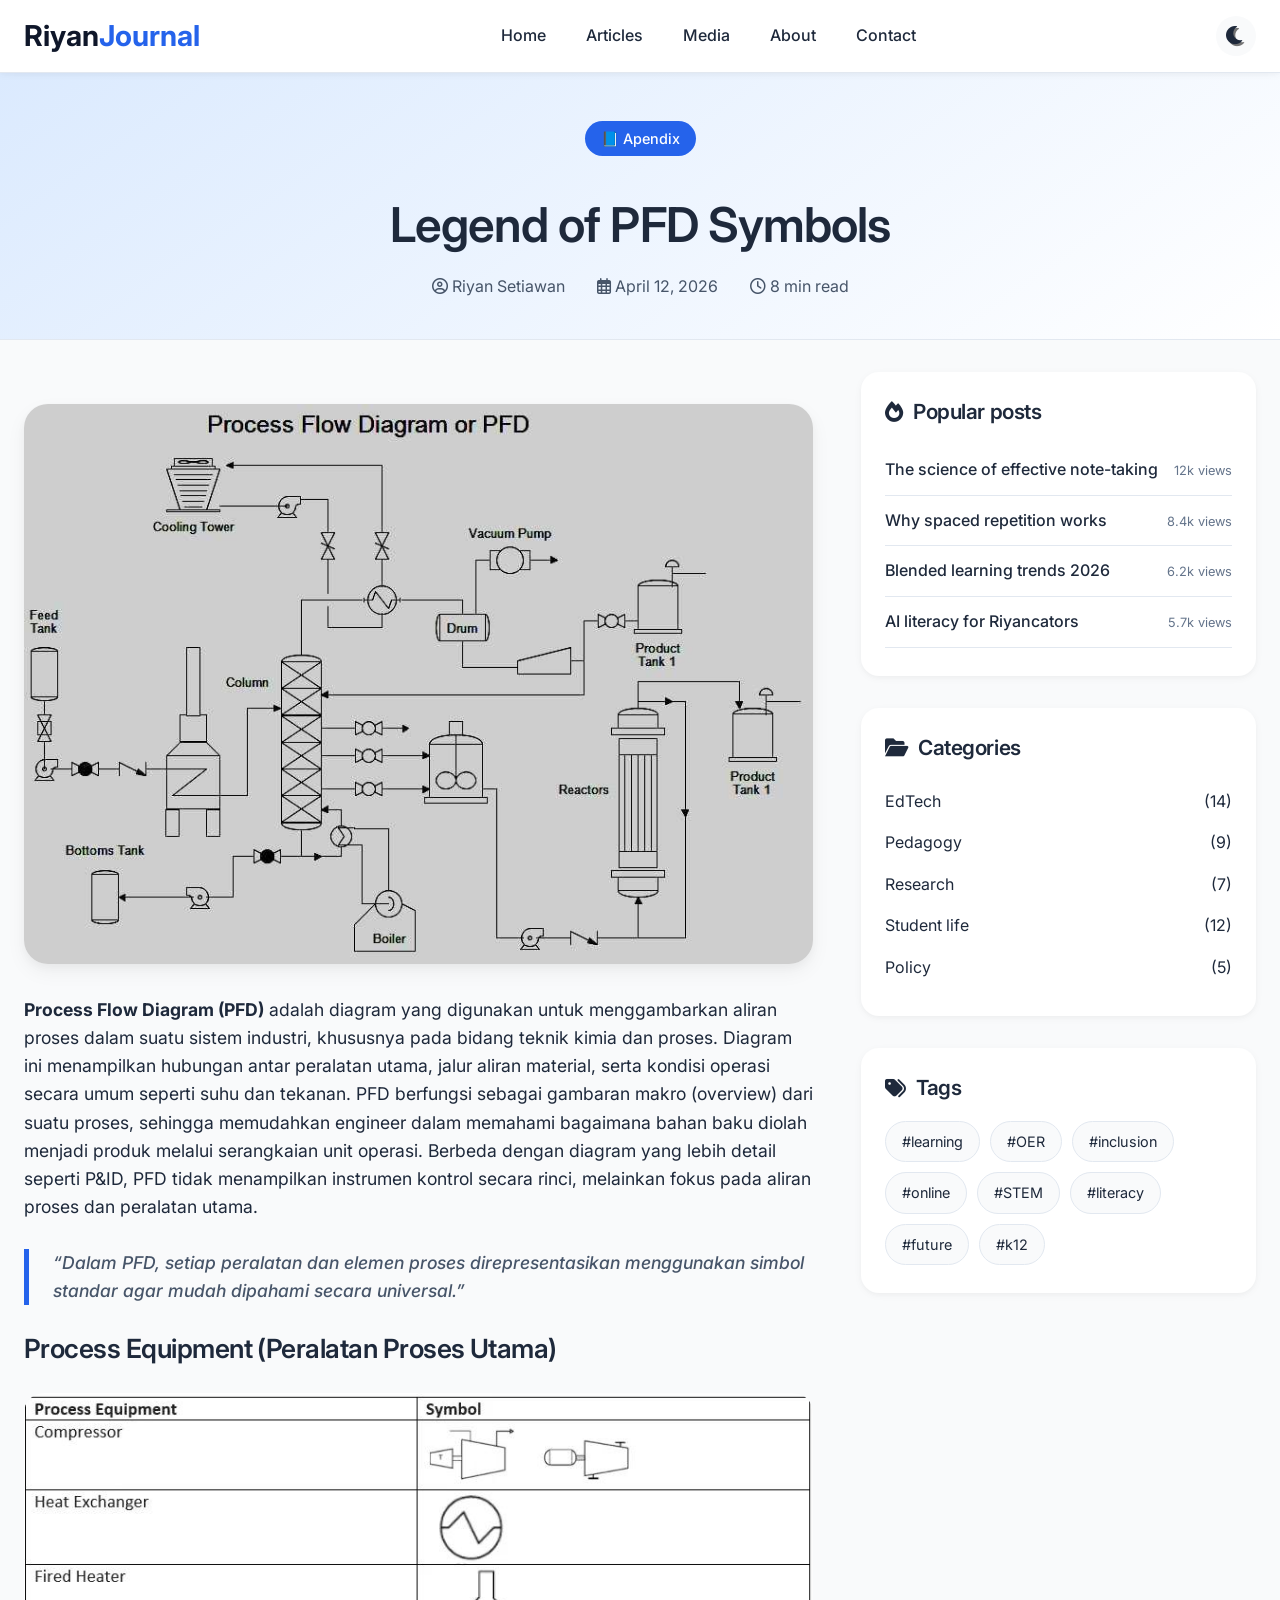
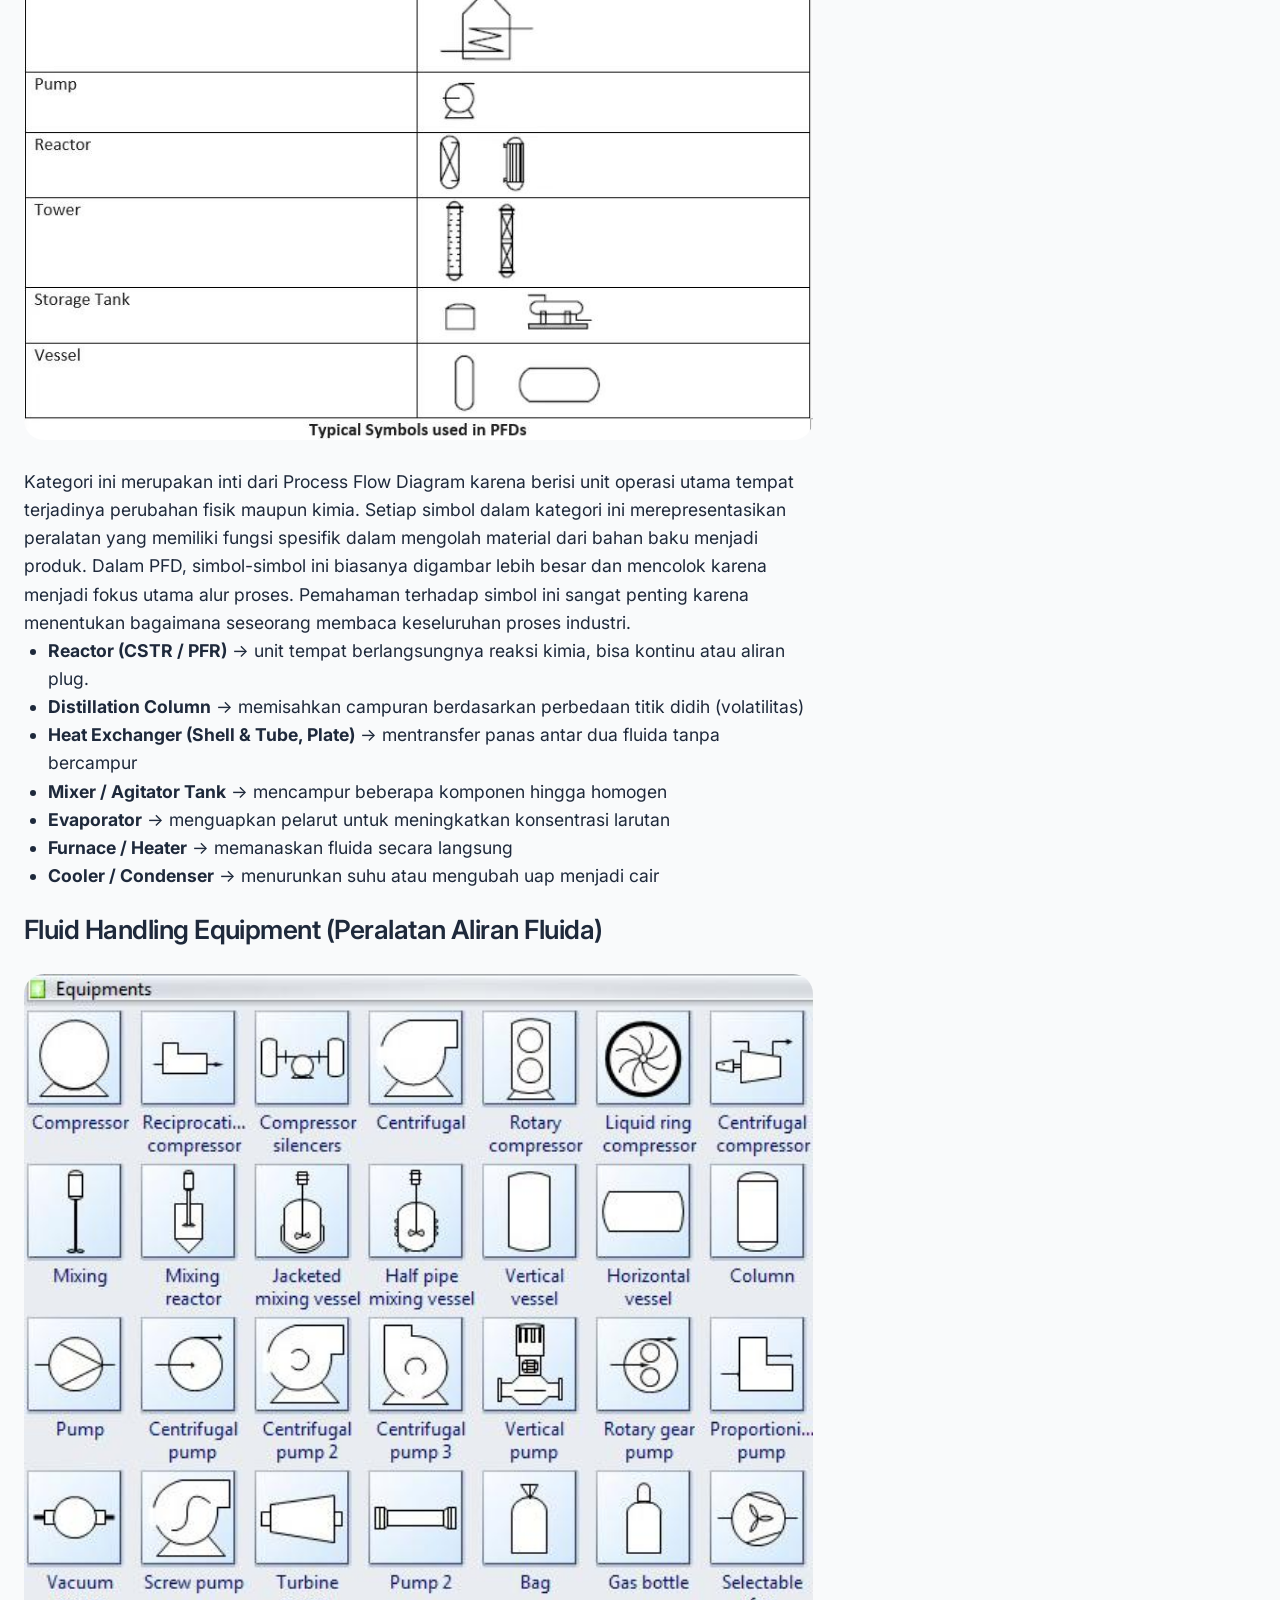
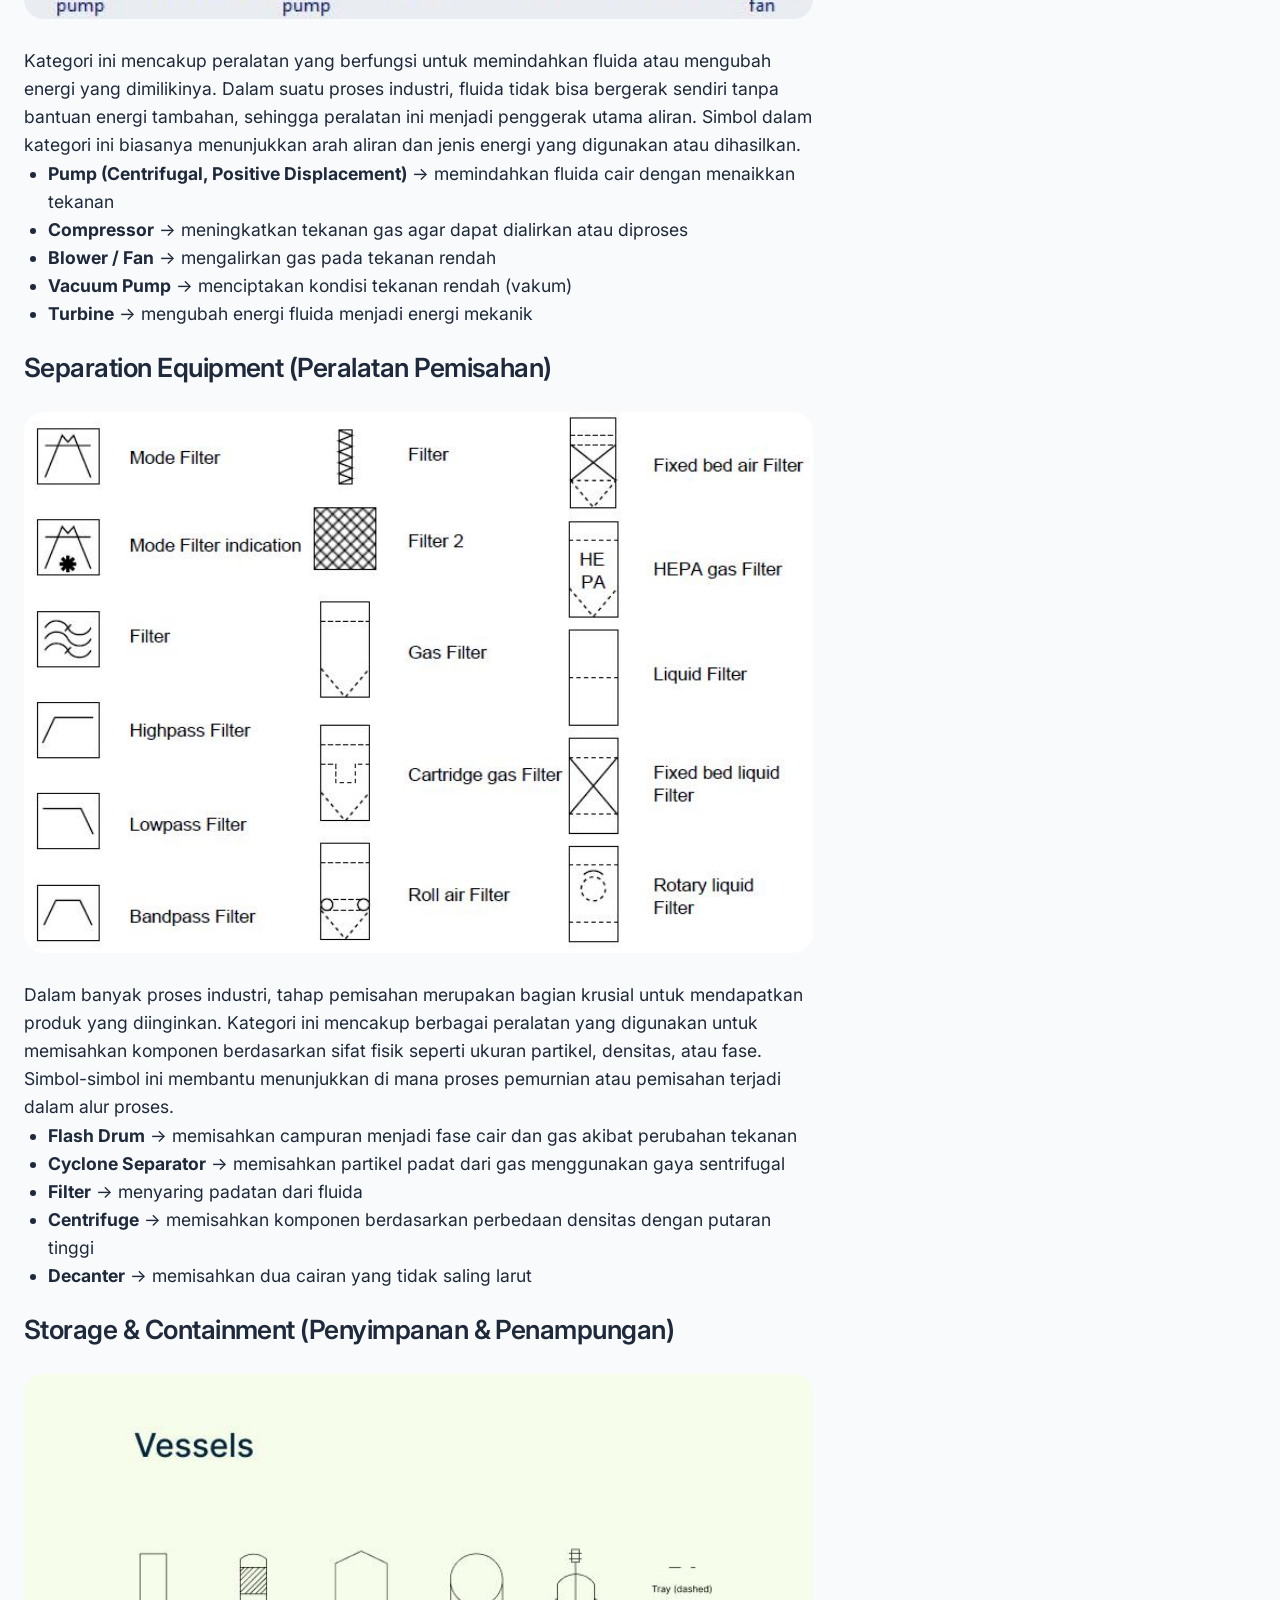
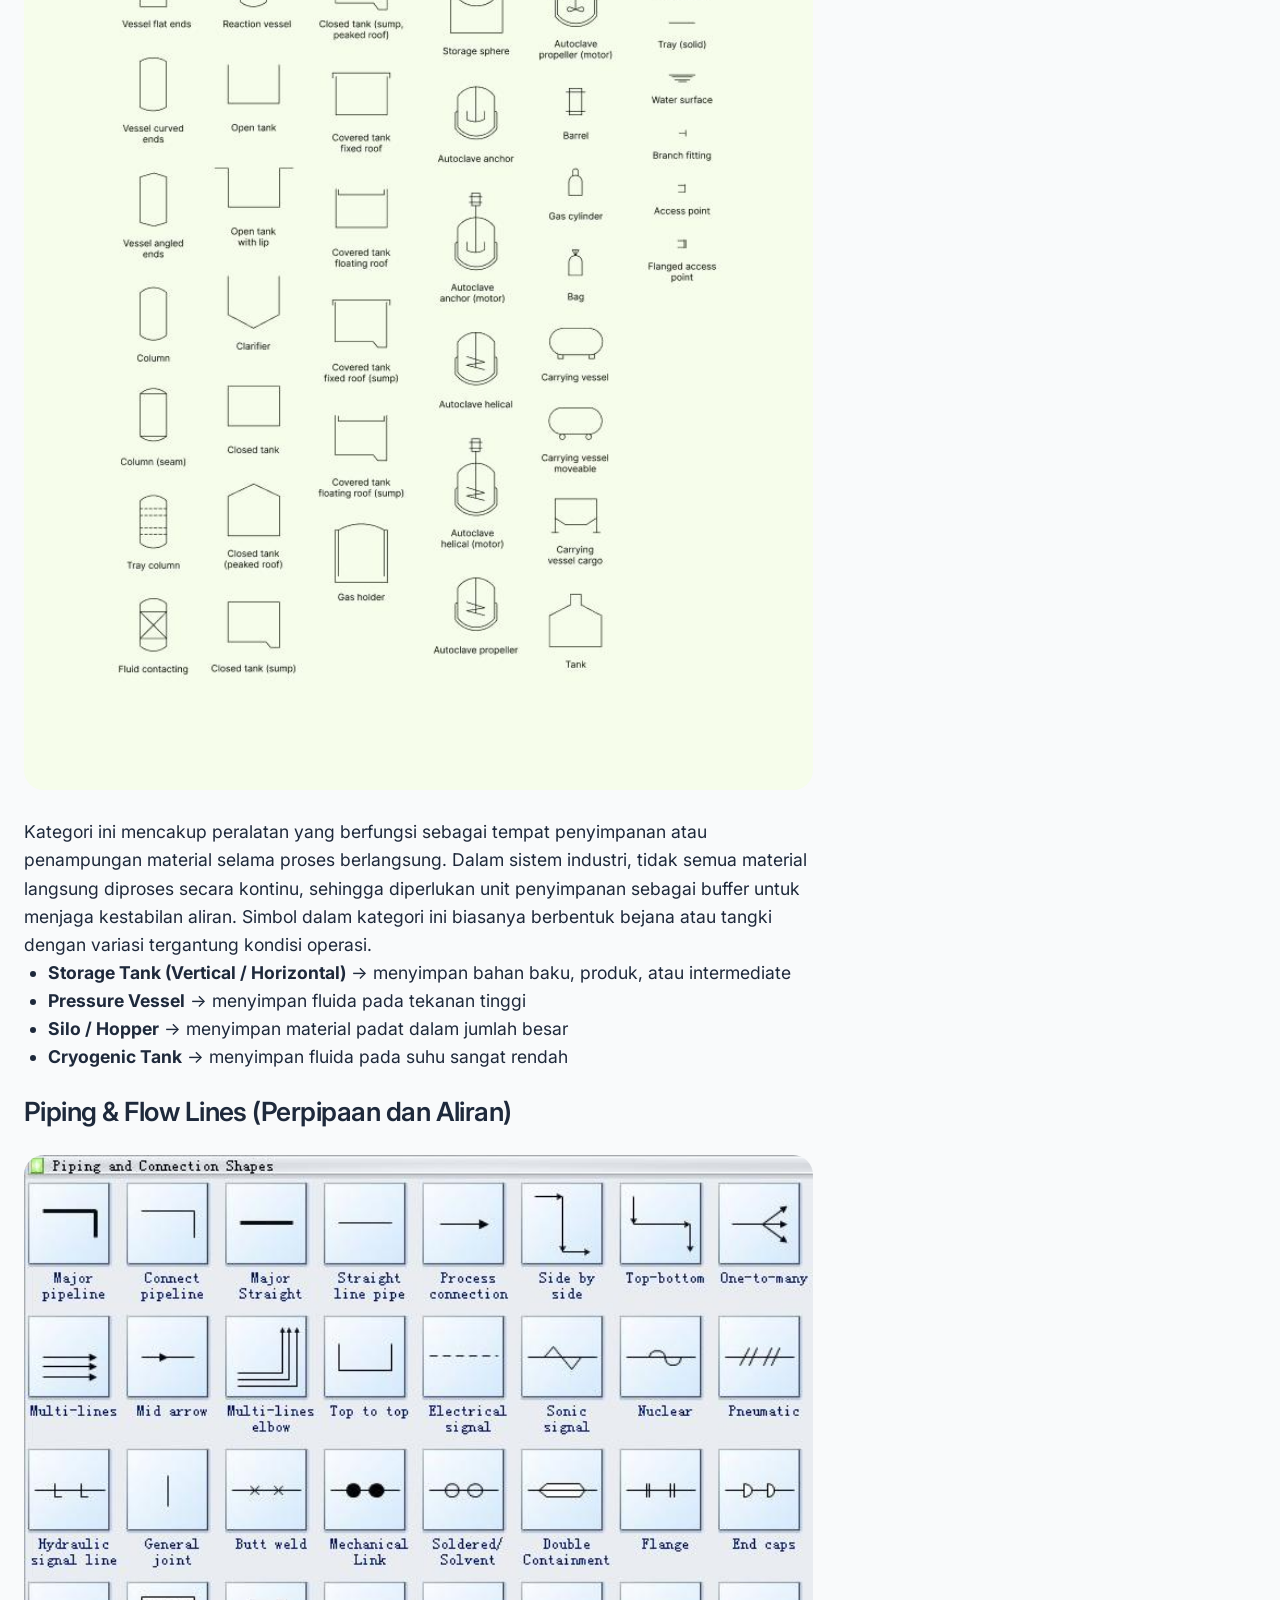
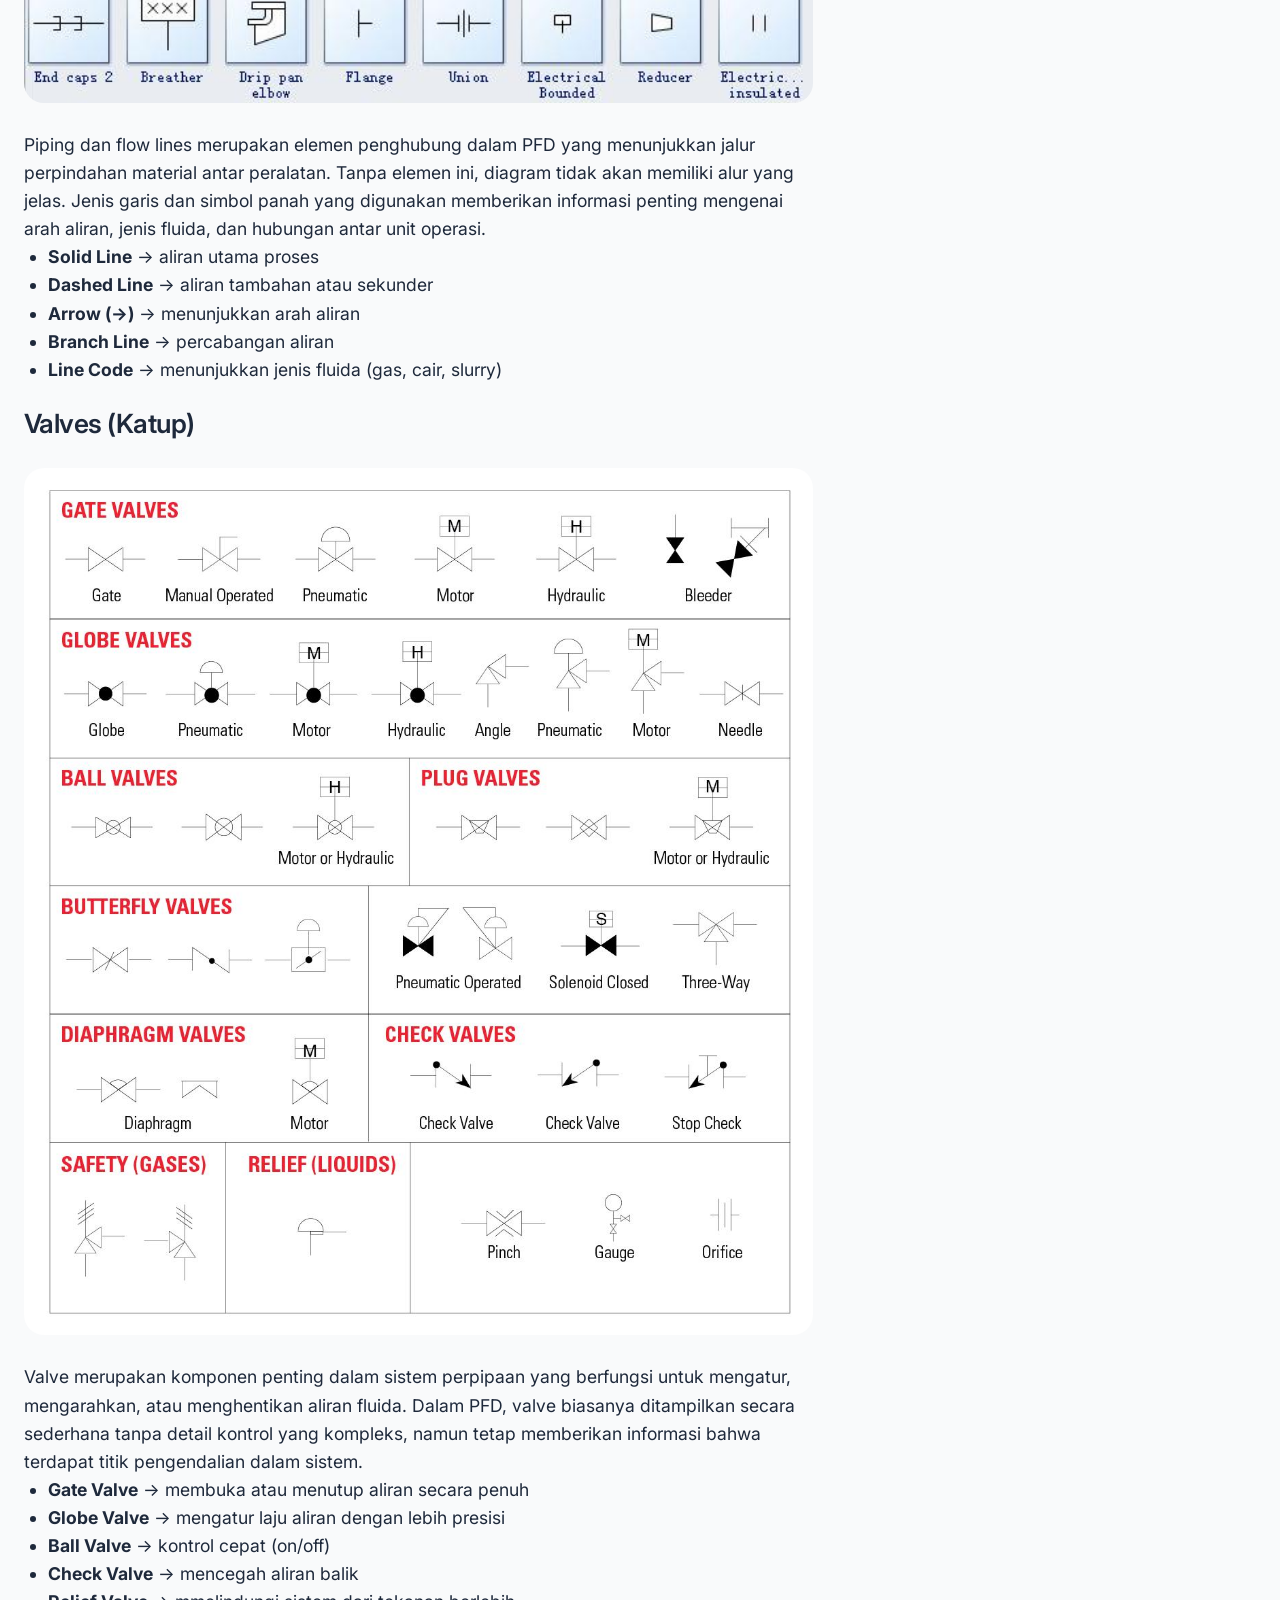
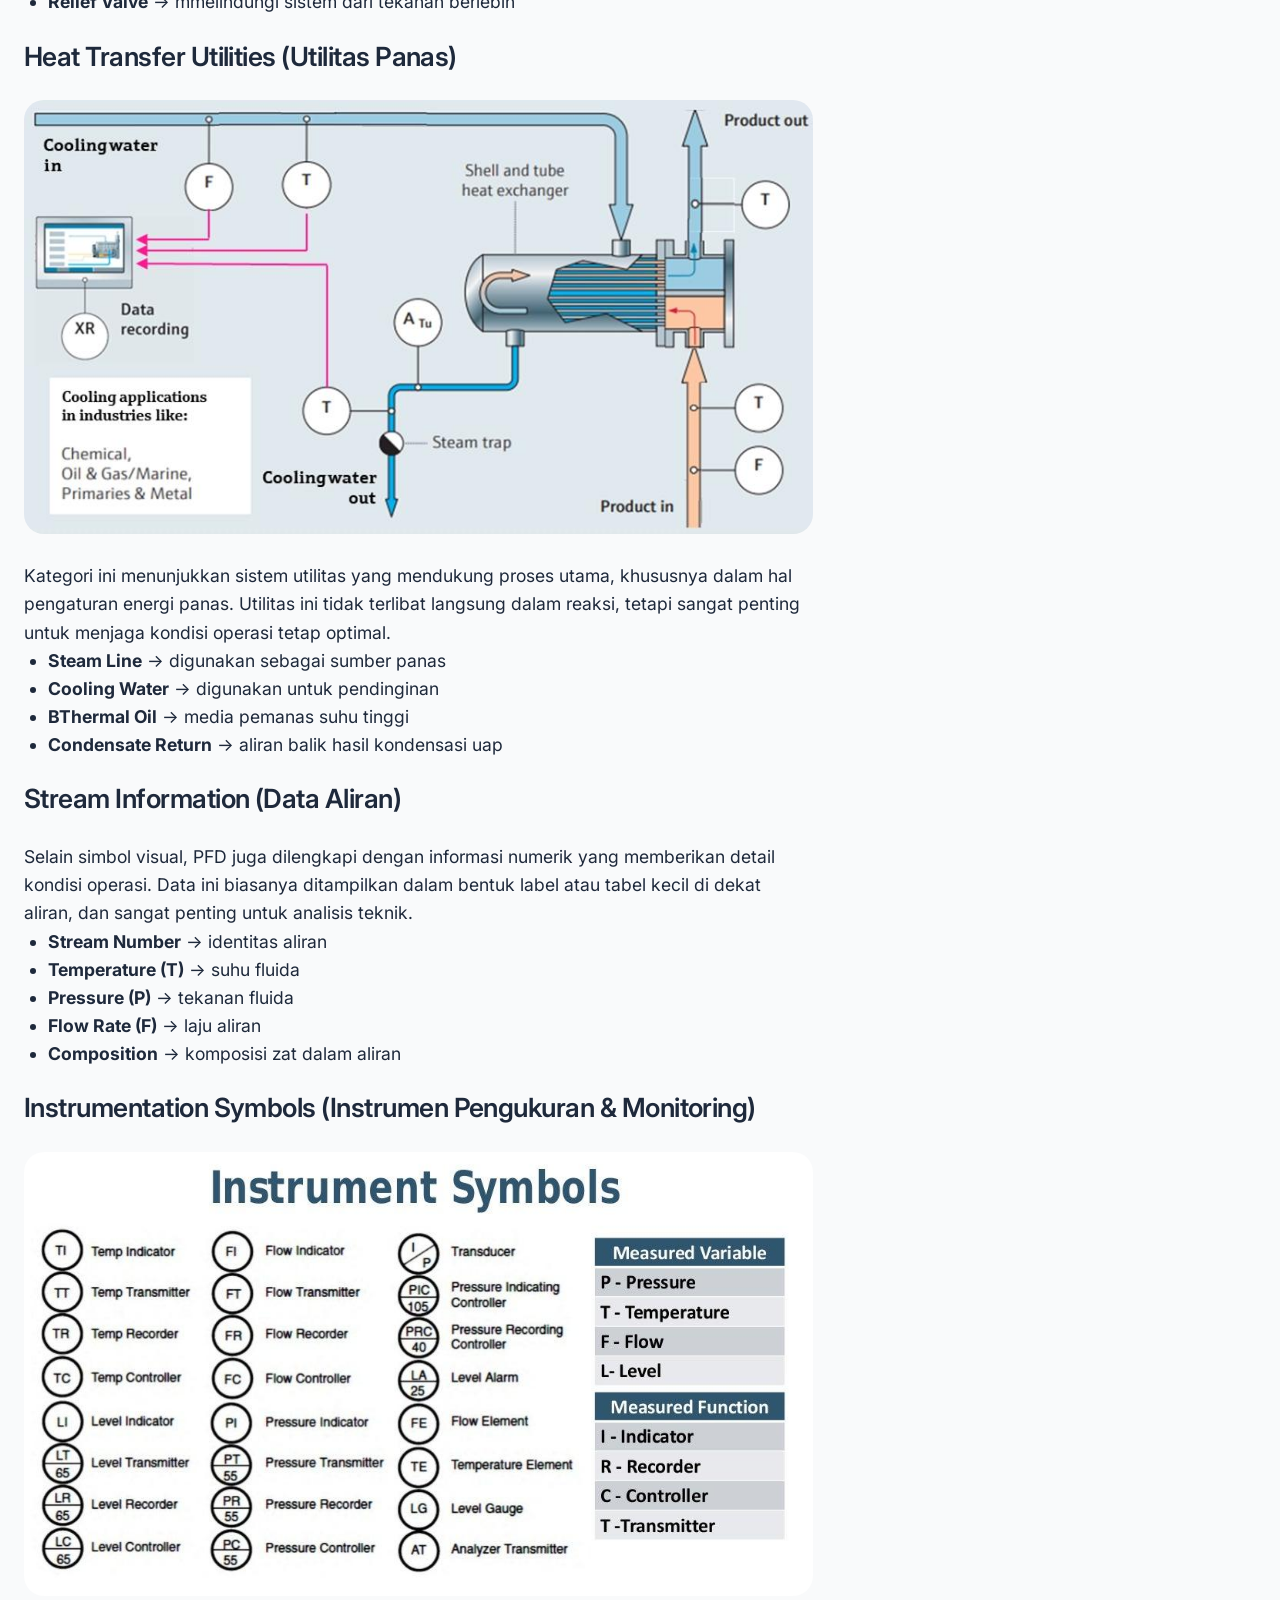
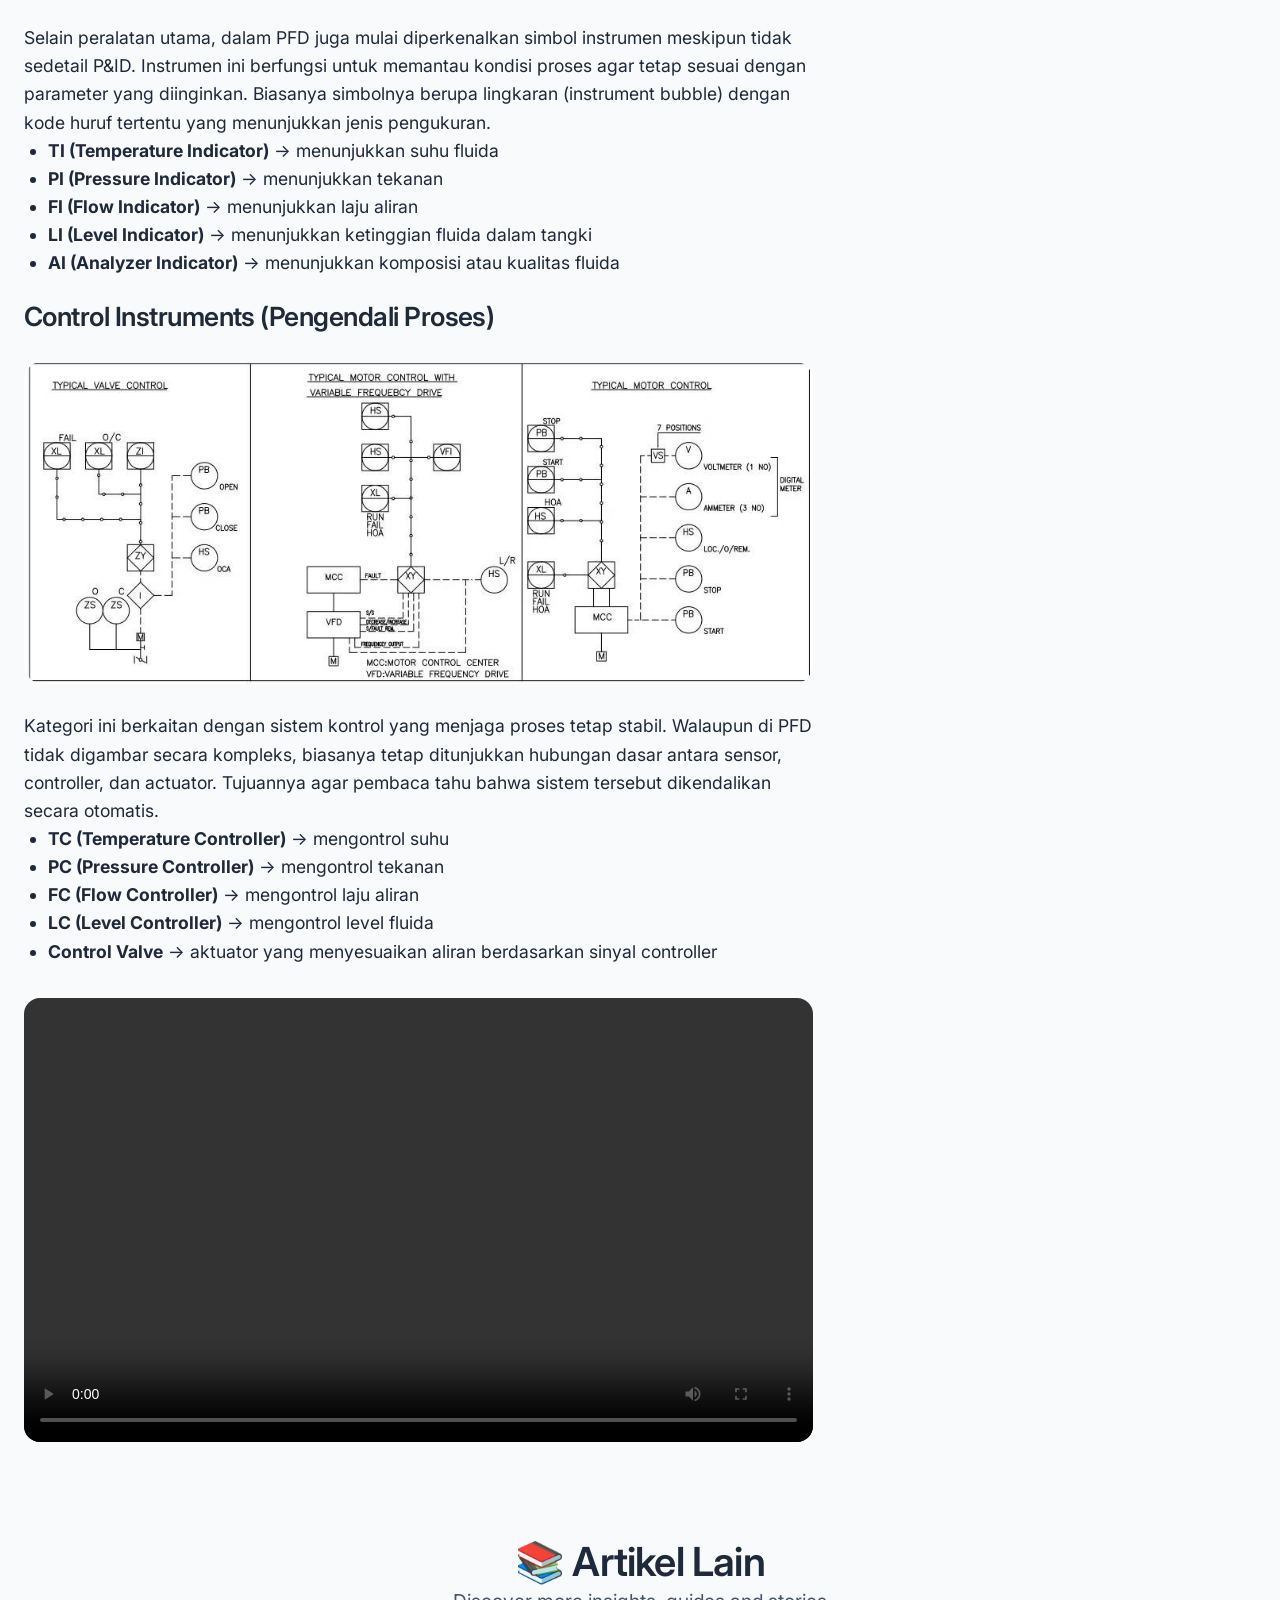
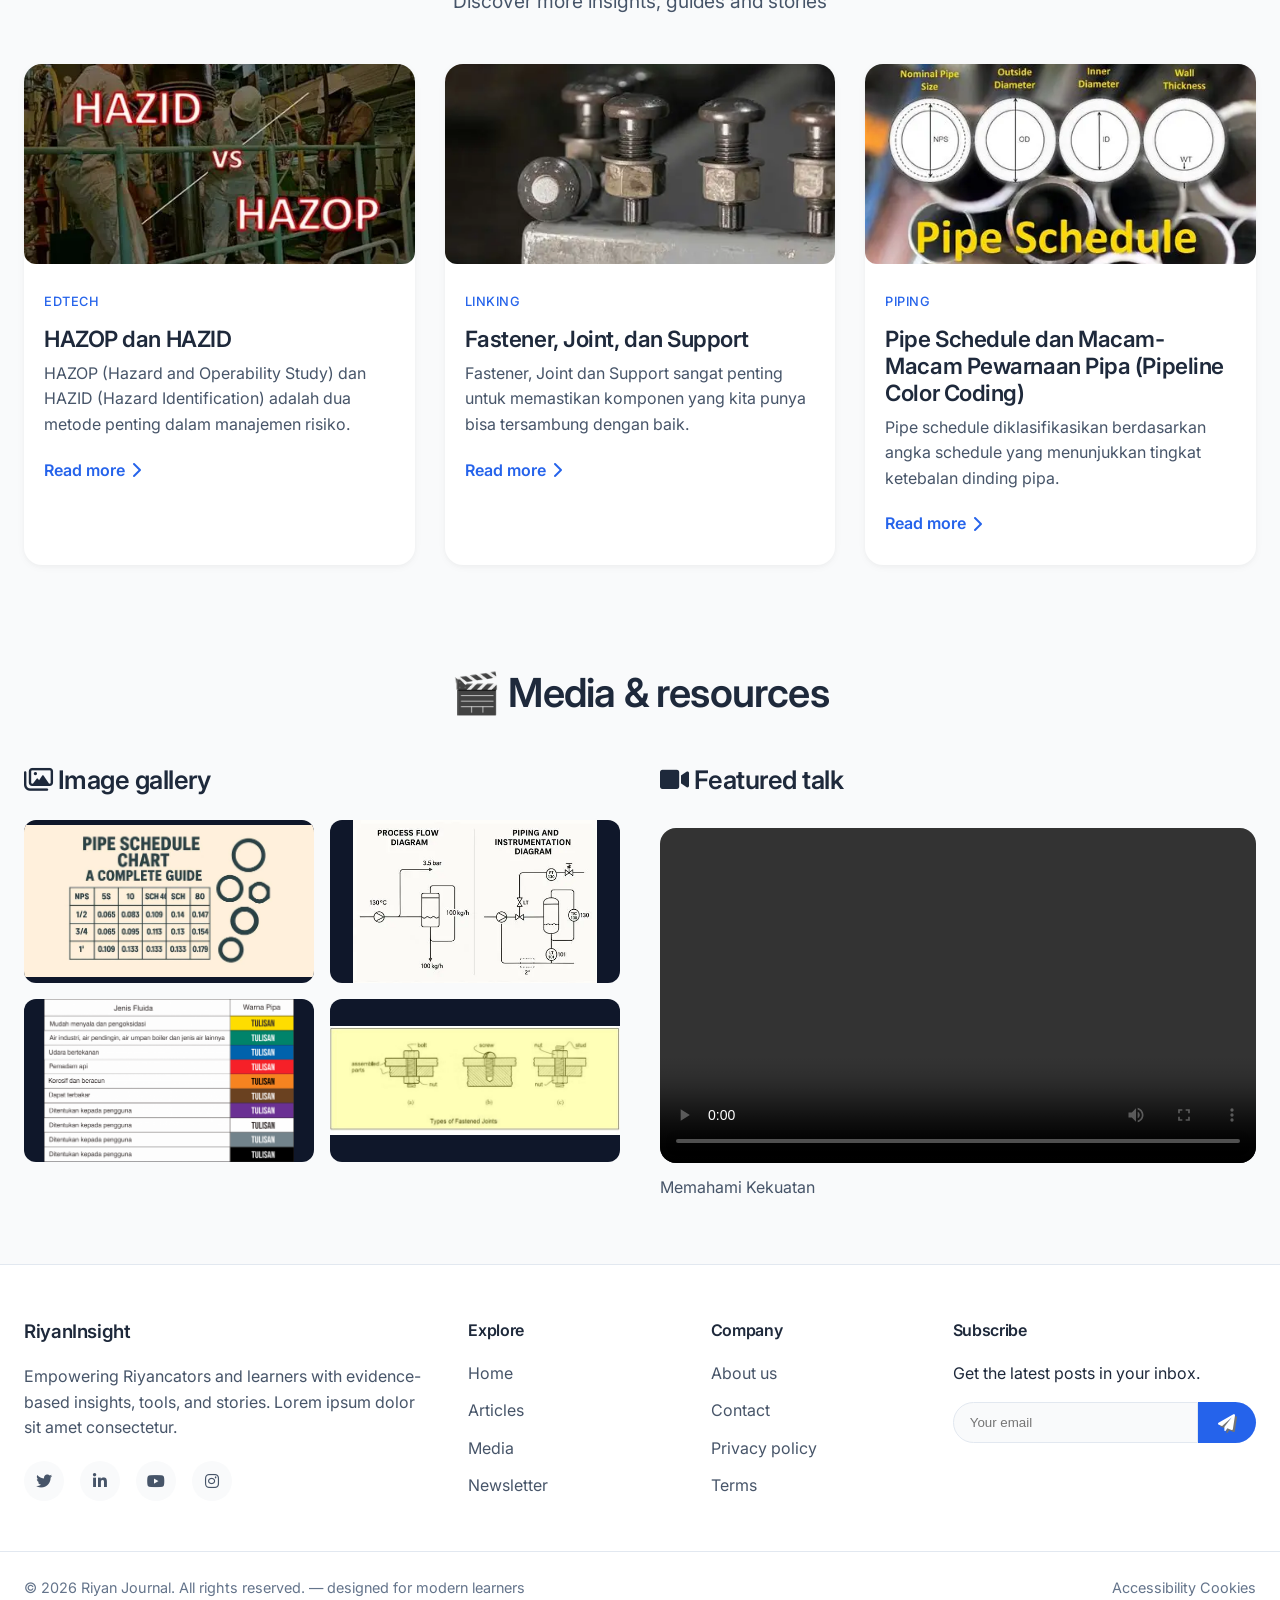
==== commit 51f4e08c: "Fix video sources and update pipe terminology Updated video source paths and corrected text for pipe" ====
--- a/artikel-1.html
+++ b/artikel-1.html
@@ -215,7 +215,7 @@
         <!-- embedded video -->
         <div class="video-wrapper">
           <video controls>
-            <source src="video/videoplayback5.mp4" type="video/mp4">
+            <source src="videoplayback5.mp4" type="video/mp4">
             Browser kamu tidak mendukung video.
           </video>
         </div>
@@ -298,8 +298,8 @@
             </div>
             <div class="card-content">
               <span class="card-category">PIPING</span>
-              <h3>Pipe SchRiyanle dan Macam-Macam Pewarnaan Pipa (Pipeline Color Coding)</h3>
-              <p>Pipe schRiyanle diklasifikasikan berdasarkan angka schRiyanle yang menunjukkan tingkat ketebalan dinding pipa.</p>
+              <h3>Pipe Schedule dan Macam-Macam Pewarnaan Pipa (Pipeline Color Coding)</h3>
+              <p>Pipe schedule diklasifikasikan berdasarkan angka schedule yang menunjukkan tingkat ketebalan dinding pipa.</p>
               <a href="artikel-3.html" class="btn-card">Read more <i class="fas fa-chevron-right"></i></a>
             </div>
           </article>
@@ -327,7 +327,7 @@
             <h3><i class="fas fa-video"></i> Featured talk</h3>
               <div class="video-wrapper">
                 <video controls>
-                  <source src="video/videoplayback4.mp4" type="video/mp4">
+                  <source src="videoplayback4.mp4" type="video/mp4">
                   Browser kamu tidak mendukung video.
                 </video>
               </div>
@@ -400,4 +400,4 @@
 
   <script src="script.js"></script>
 </body>
-</html>+</html>
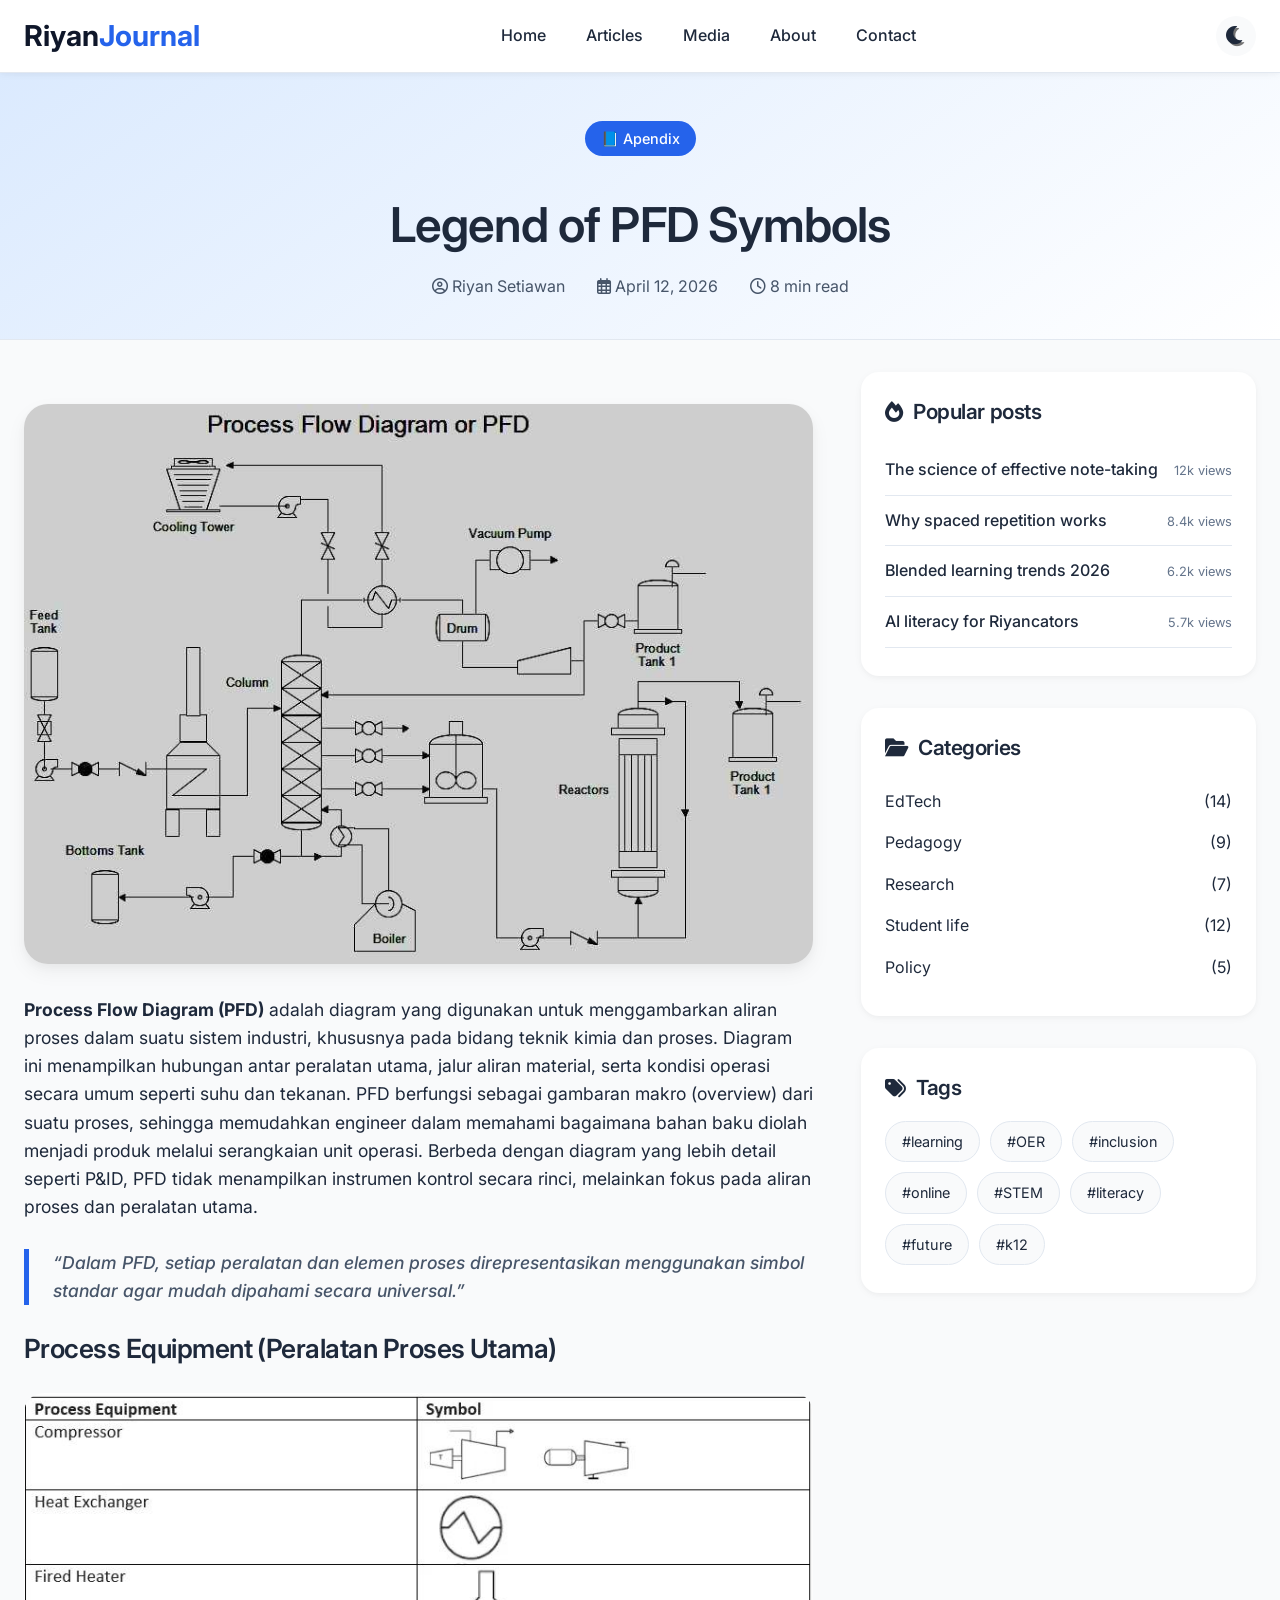
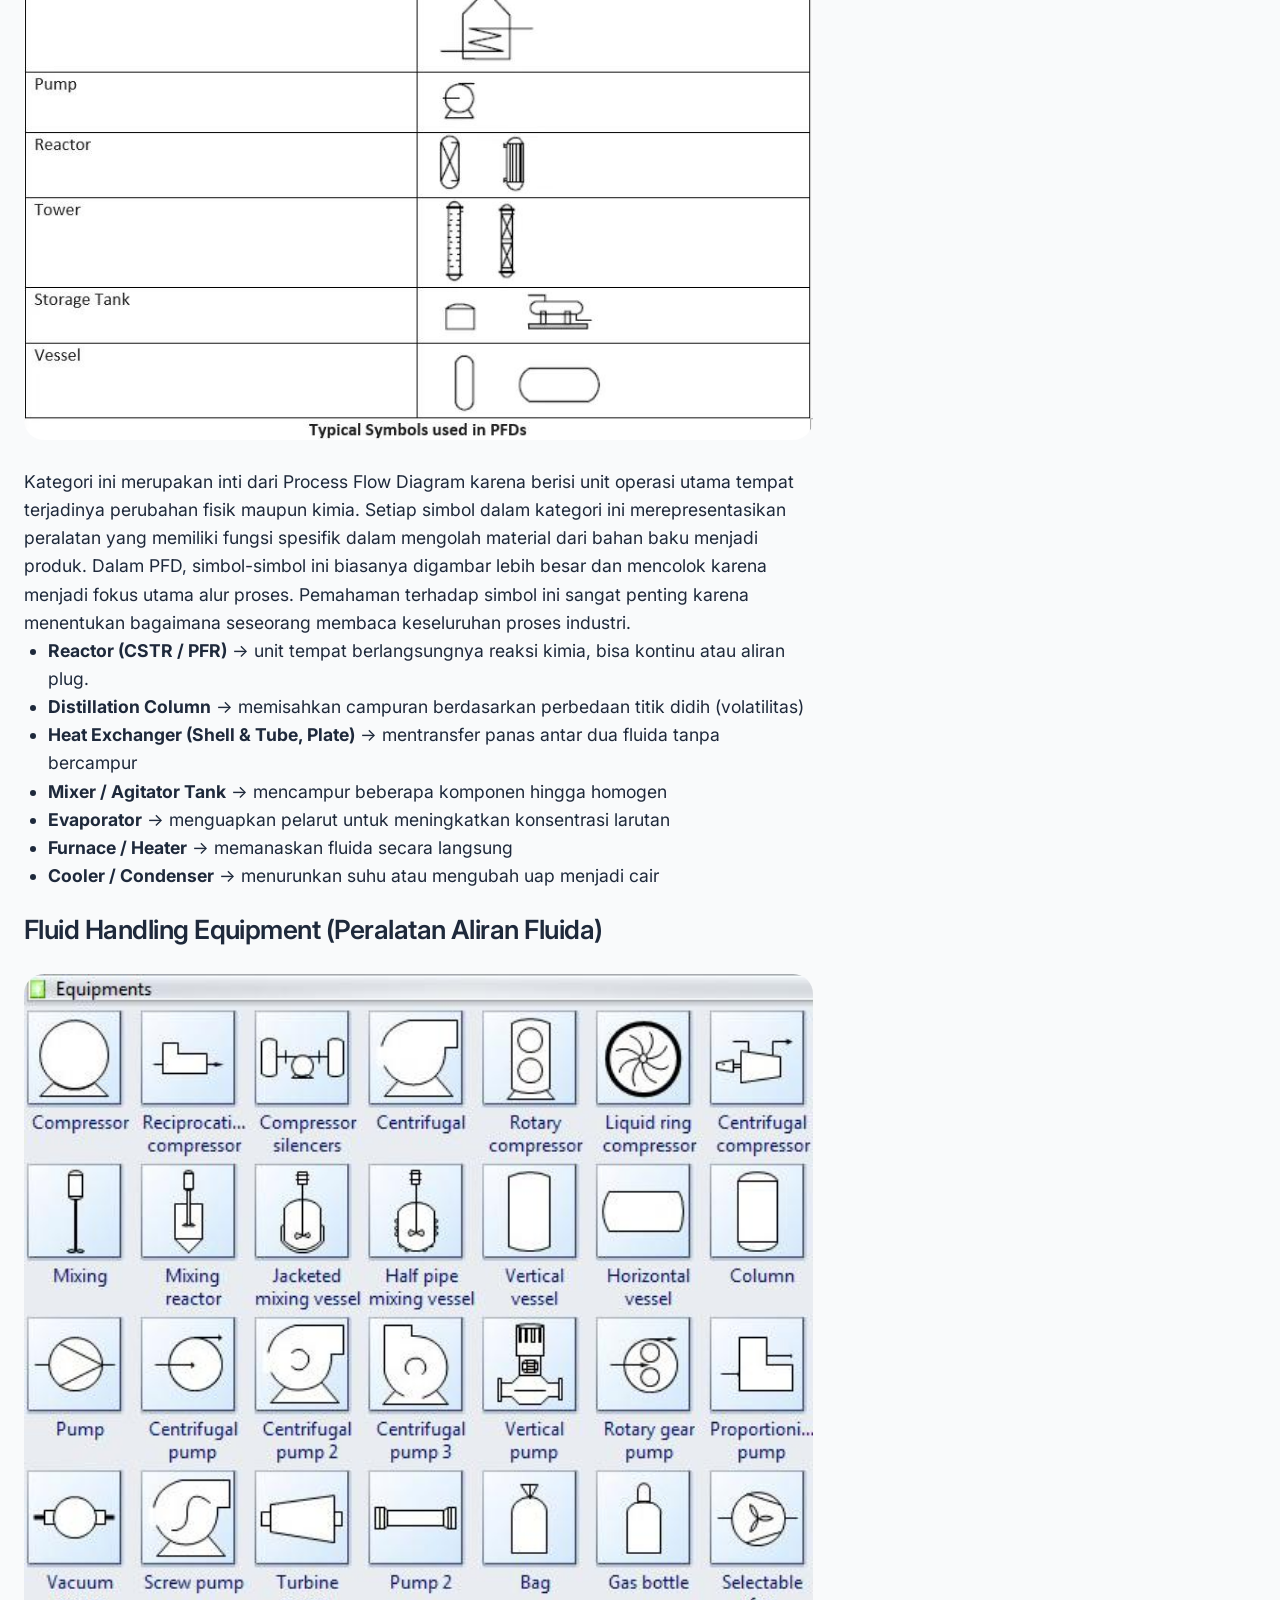
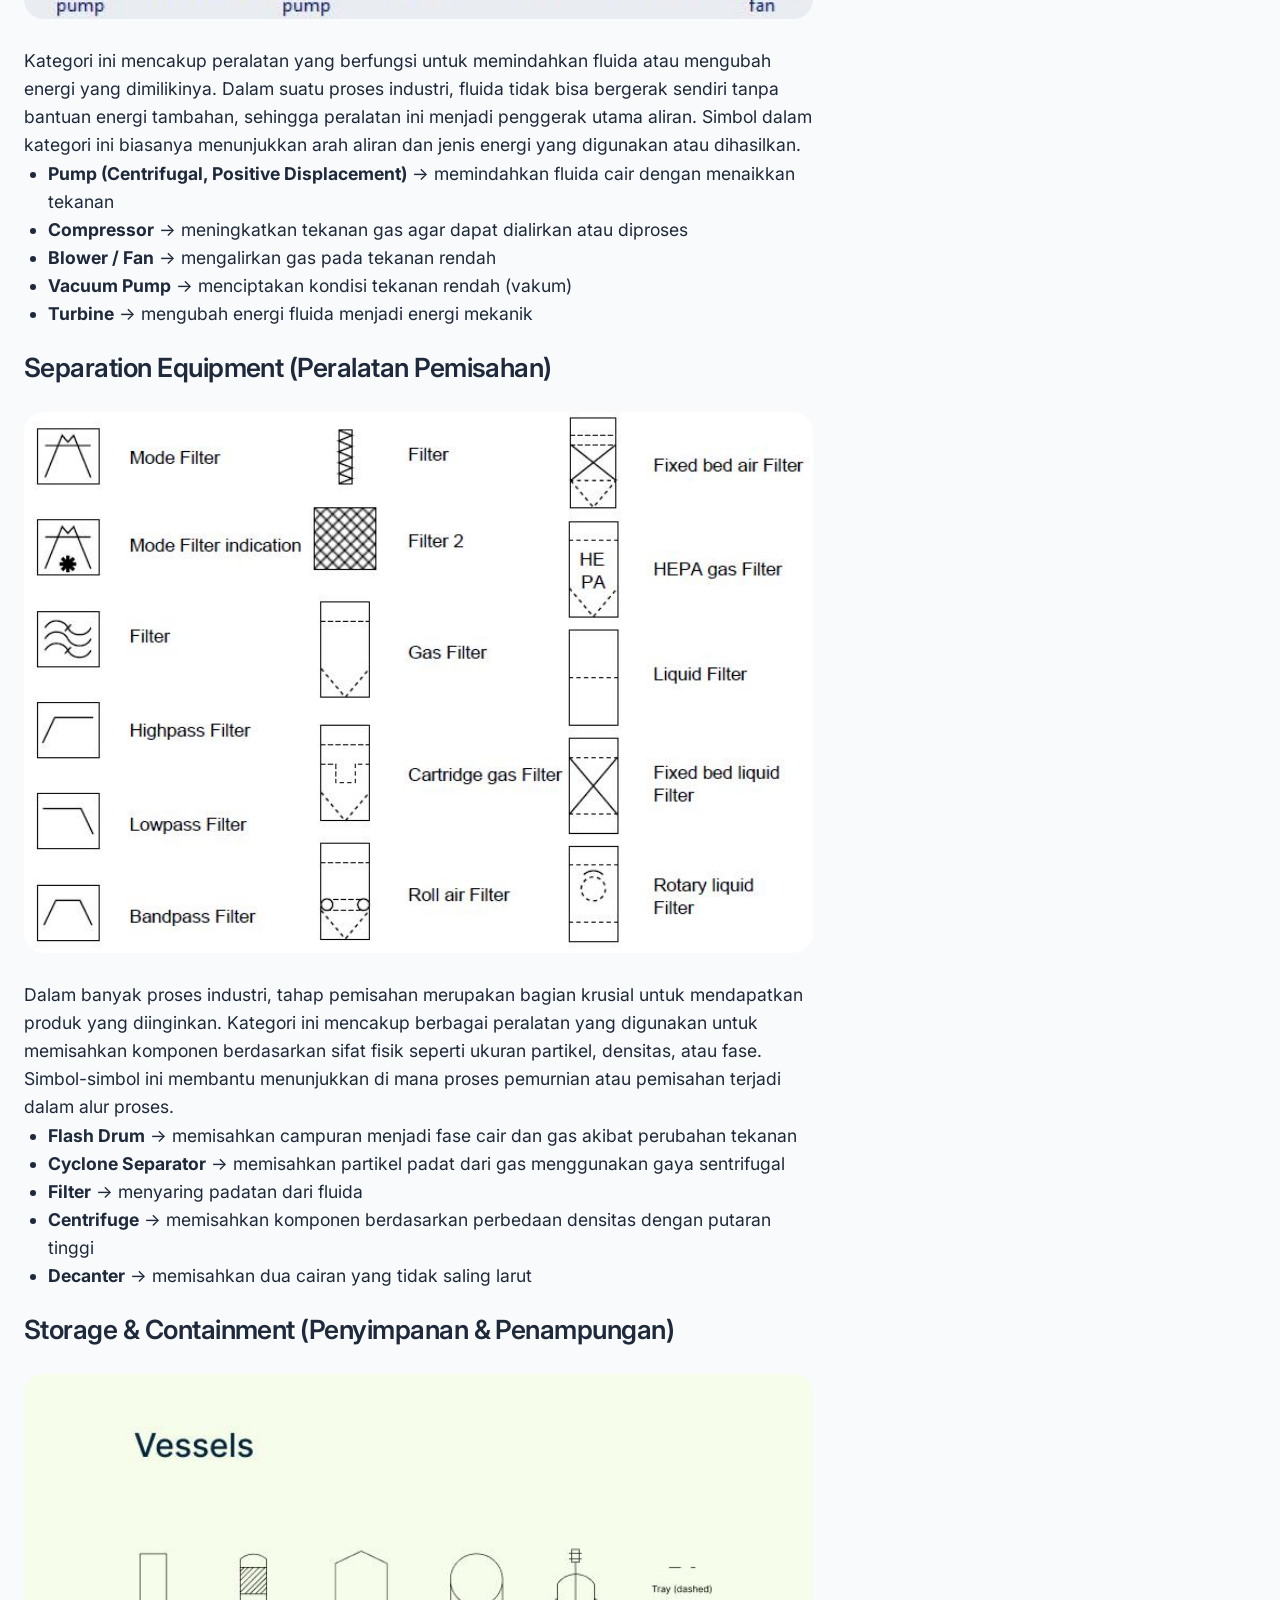
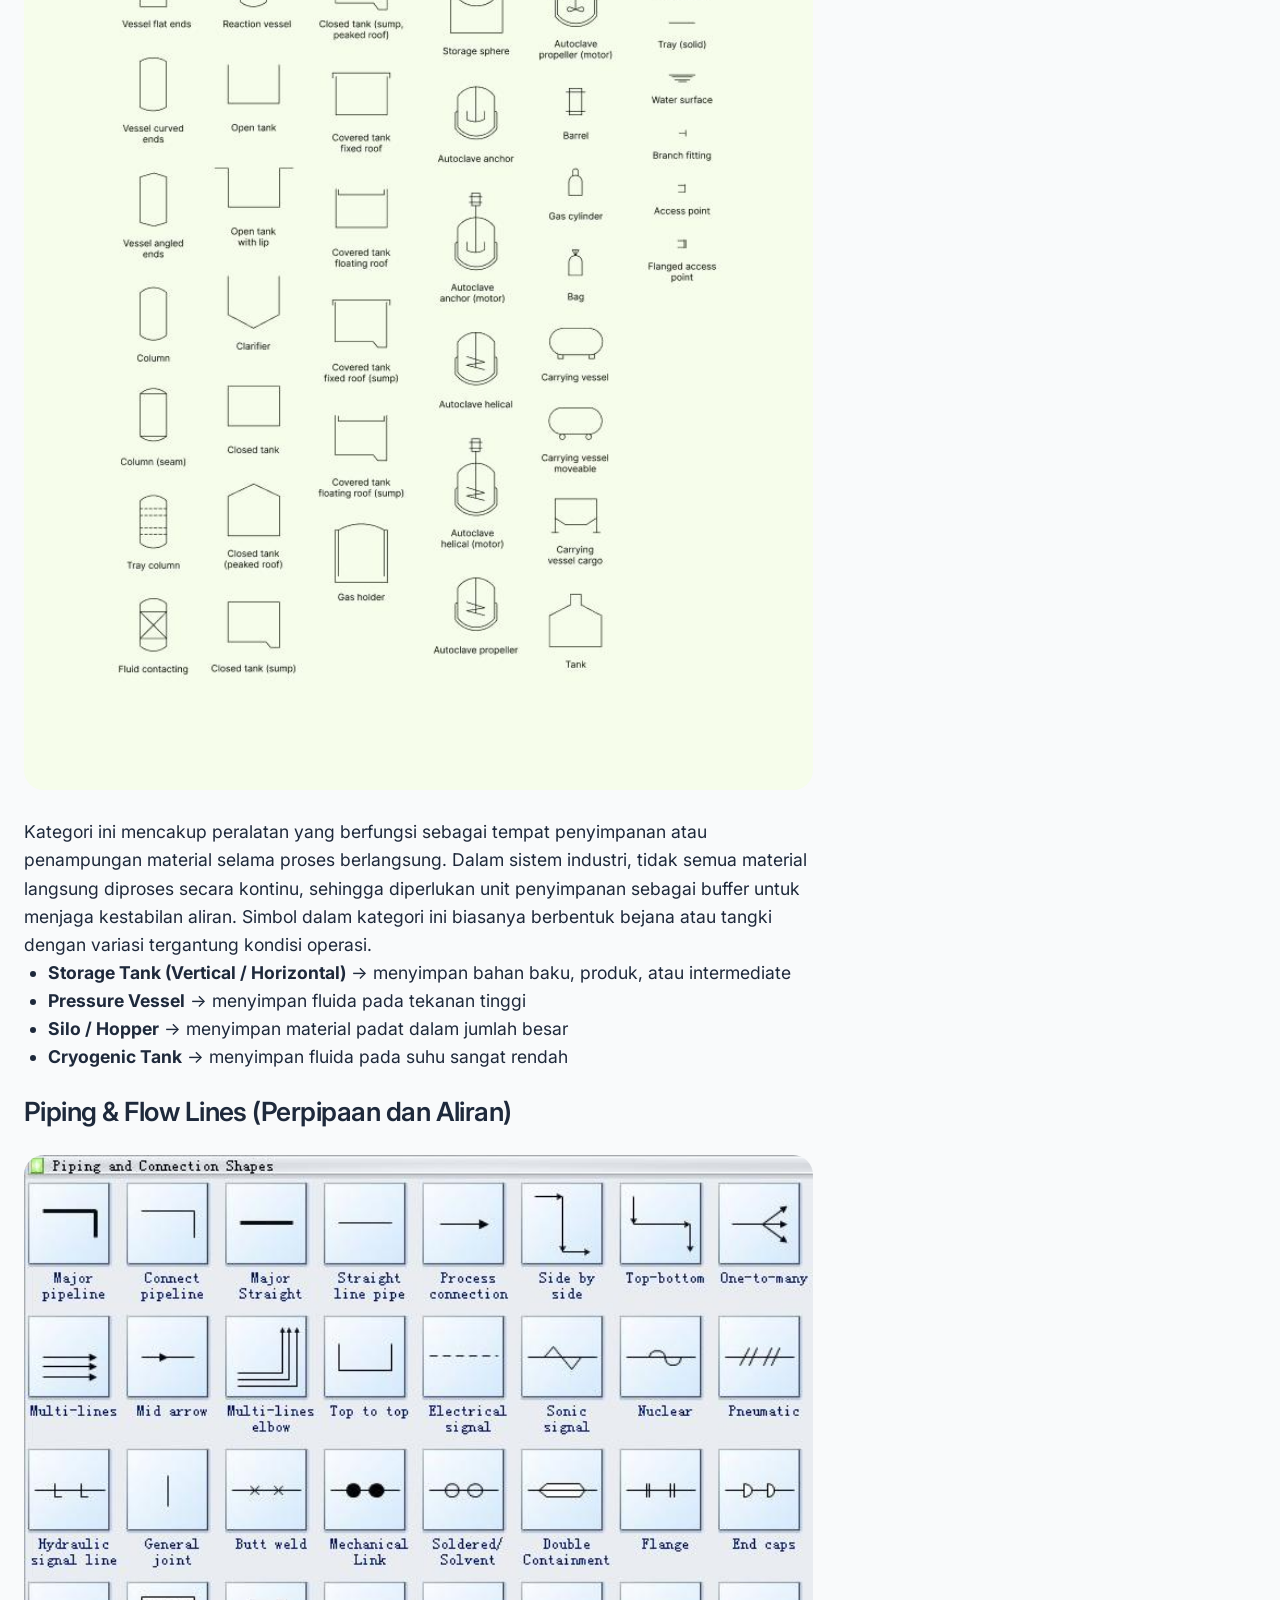
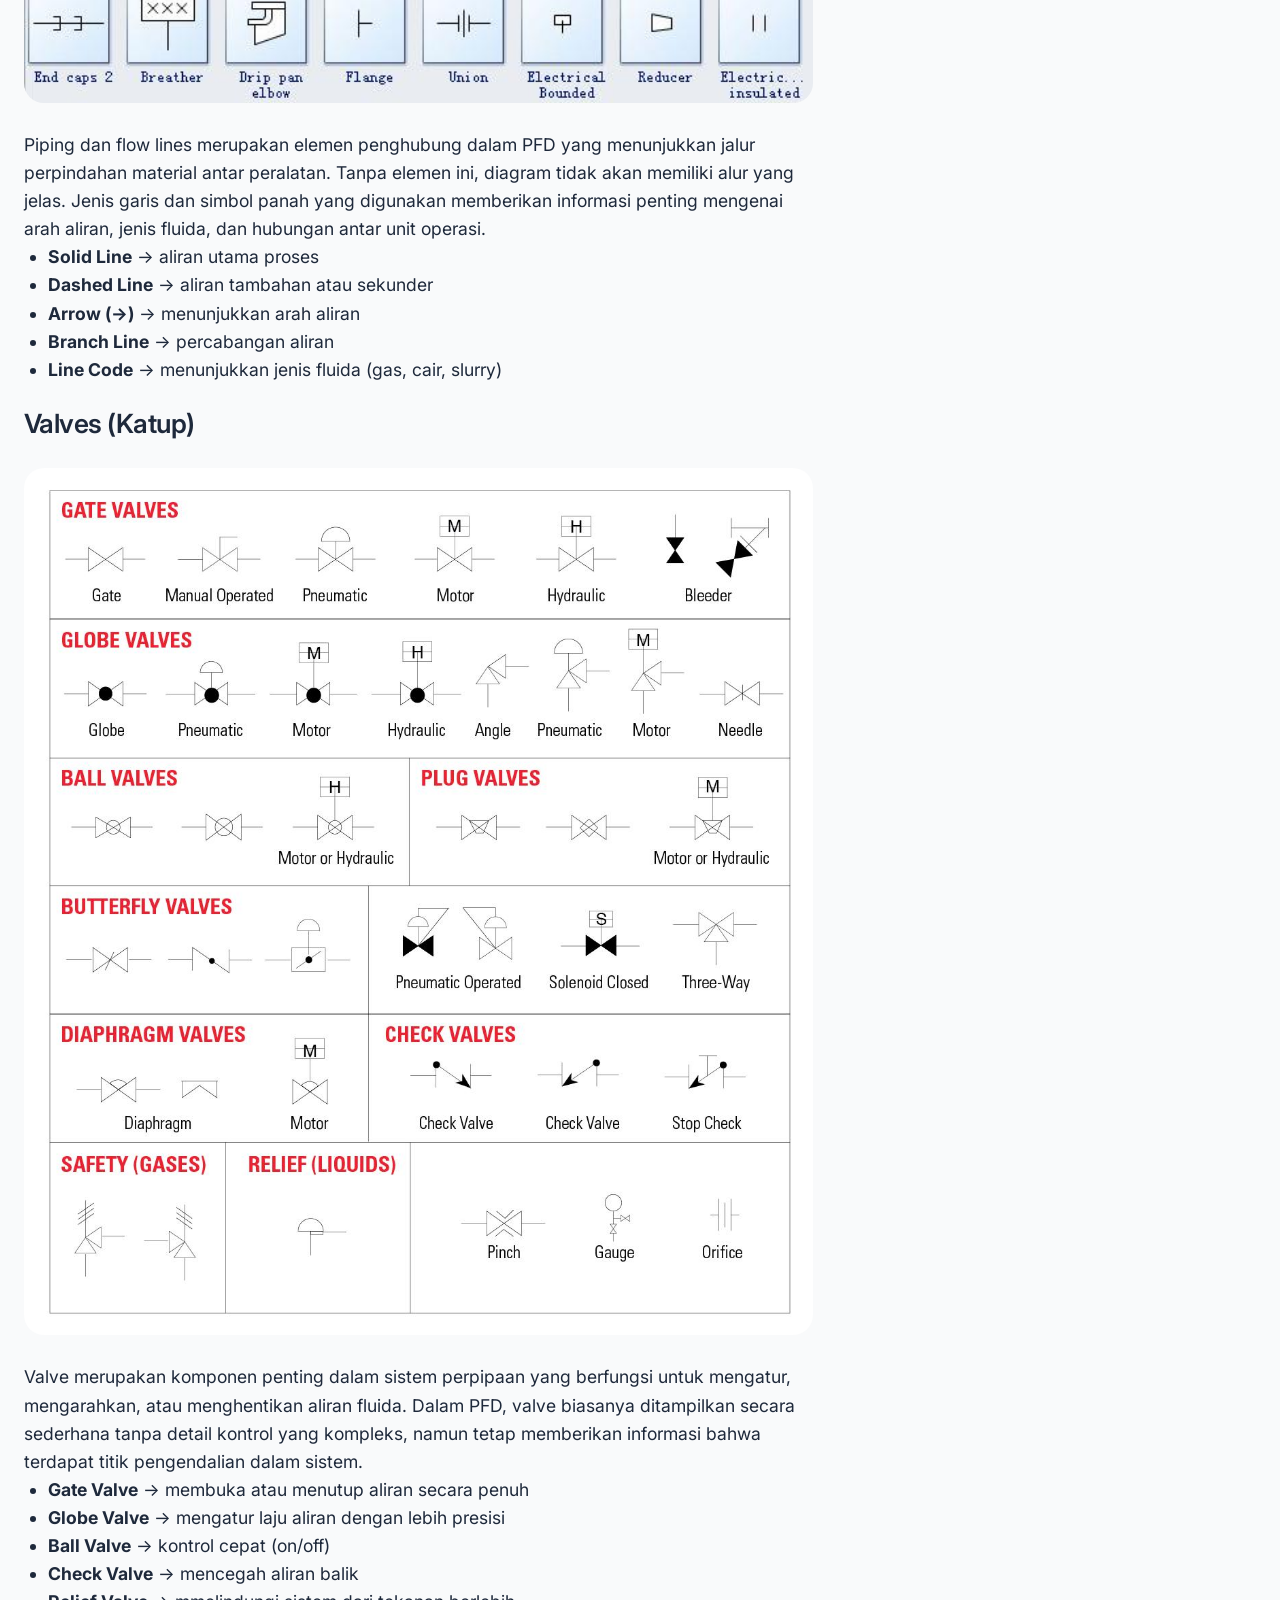
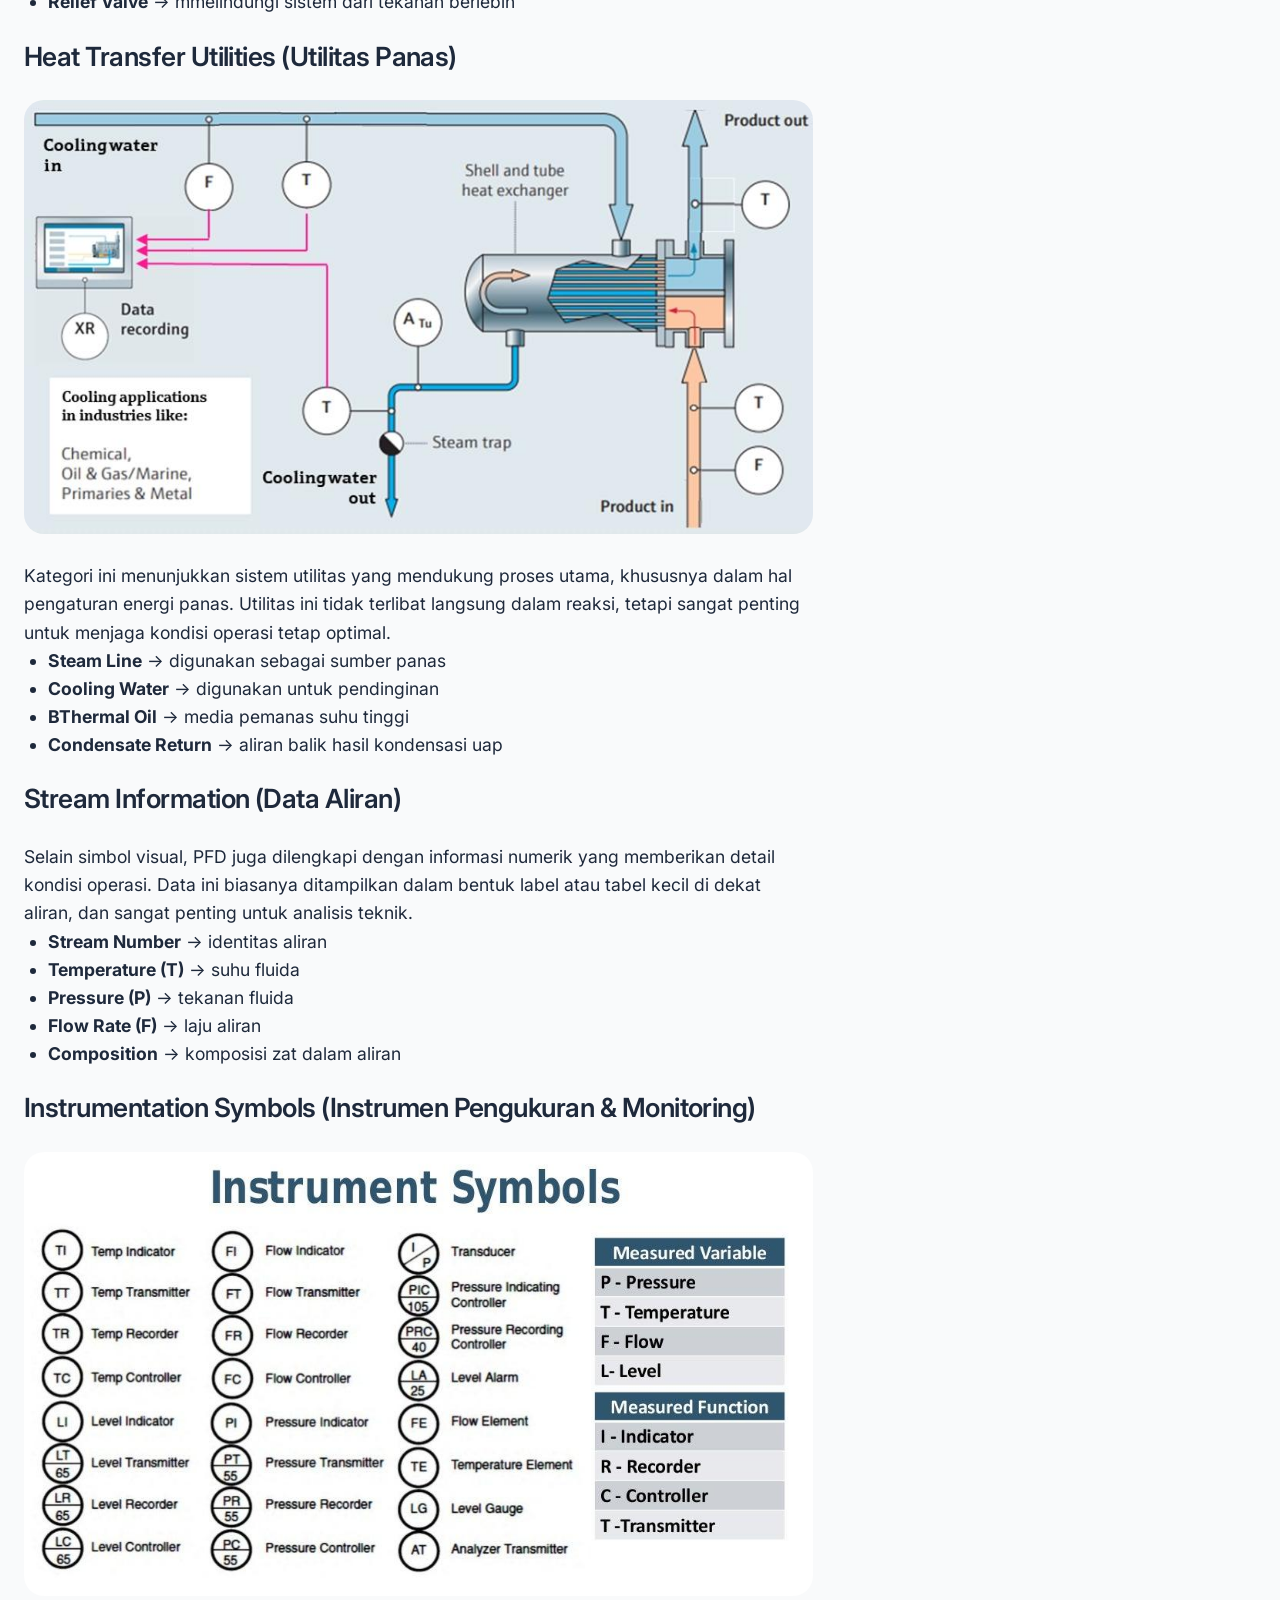
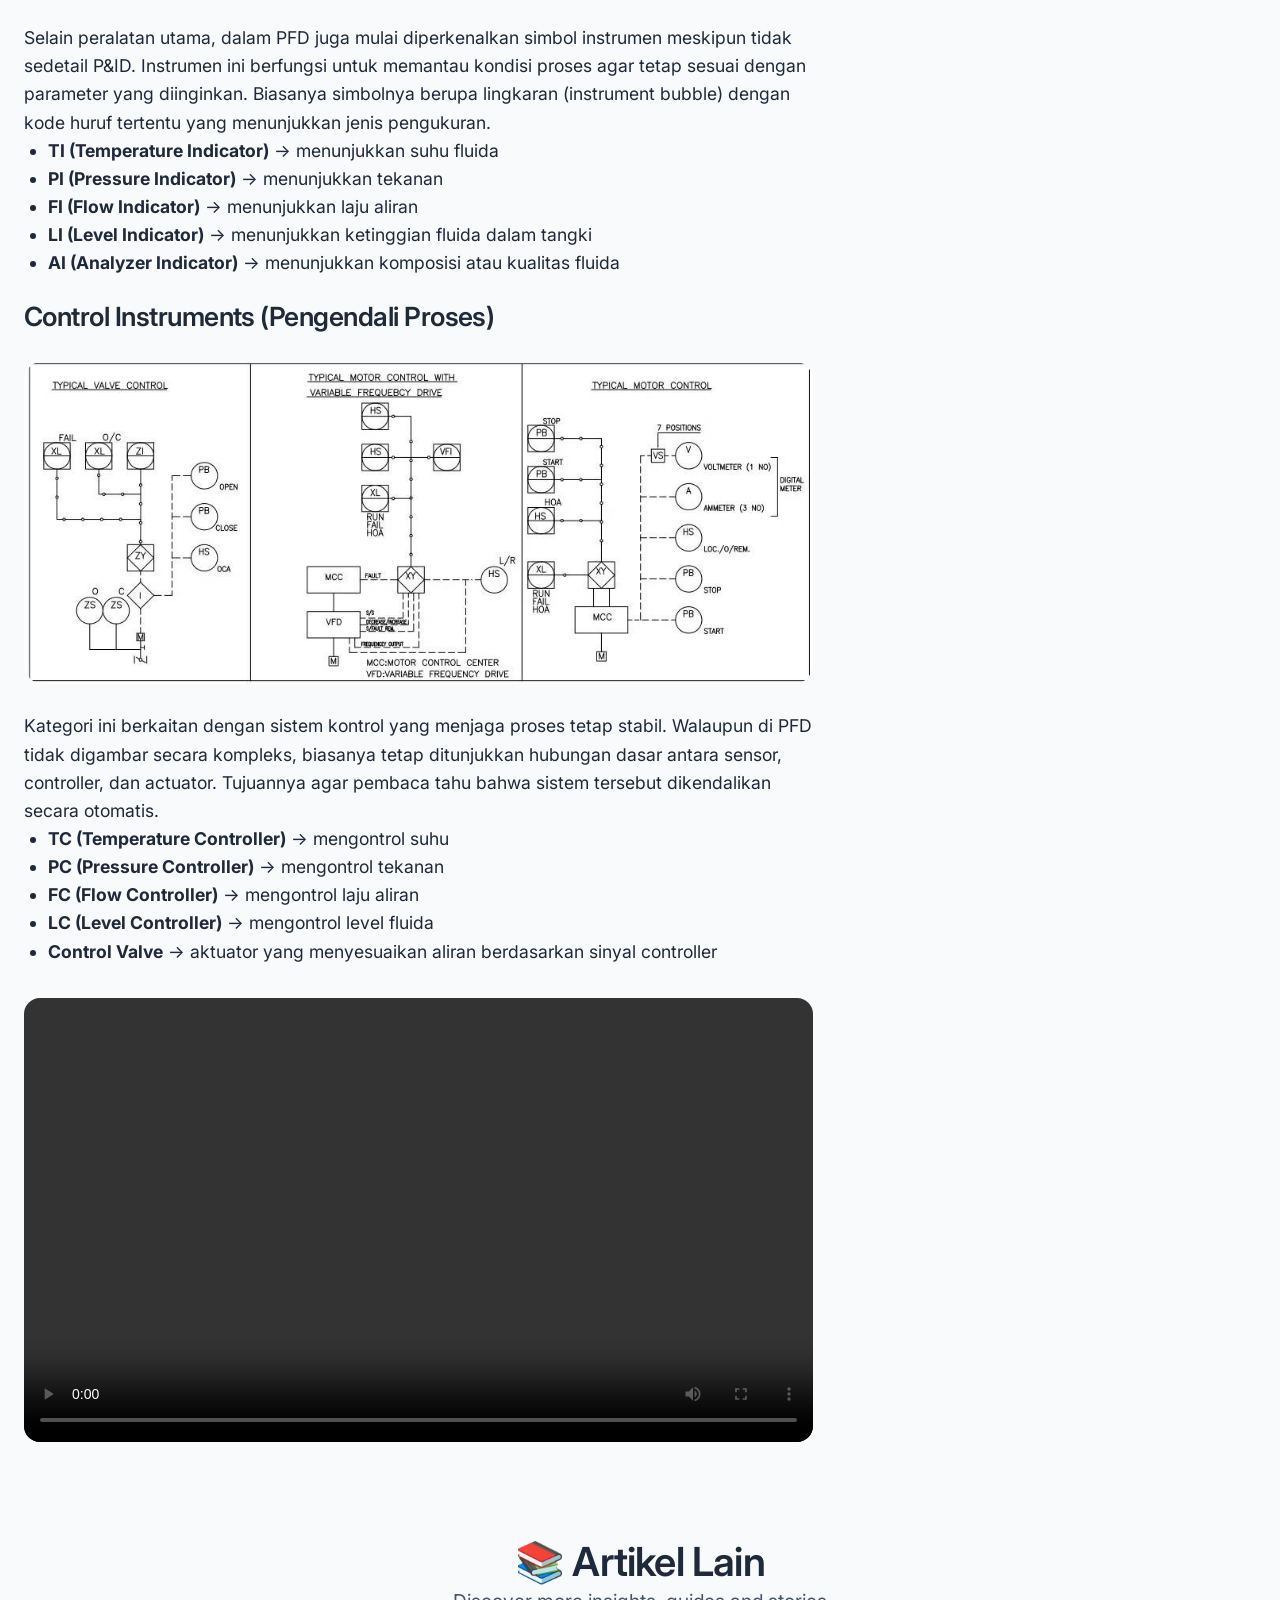
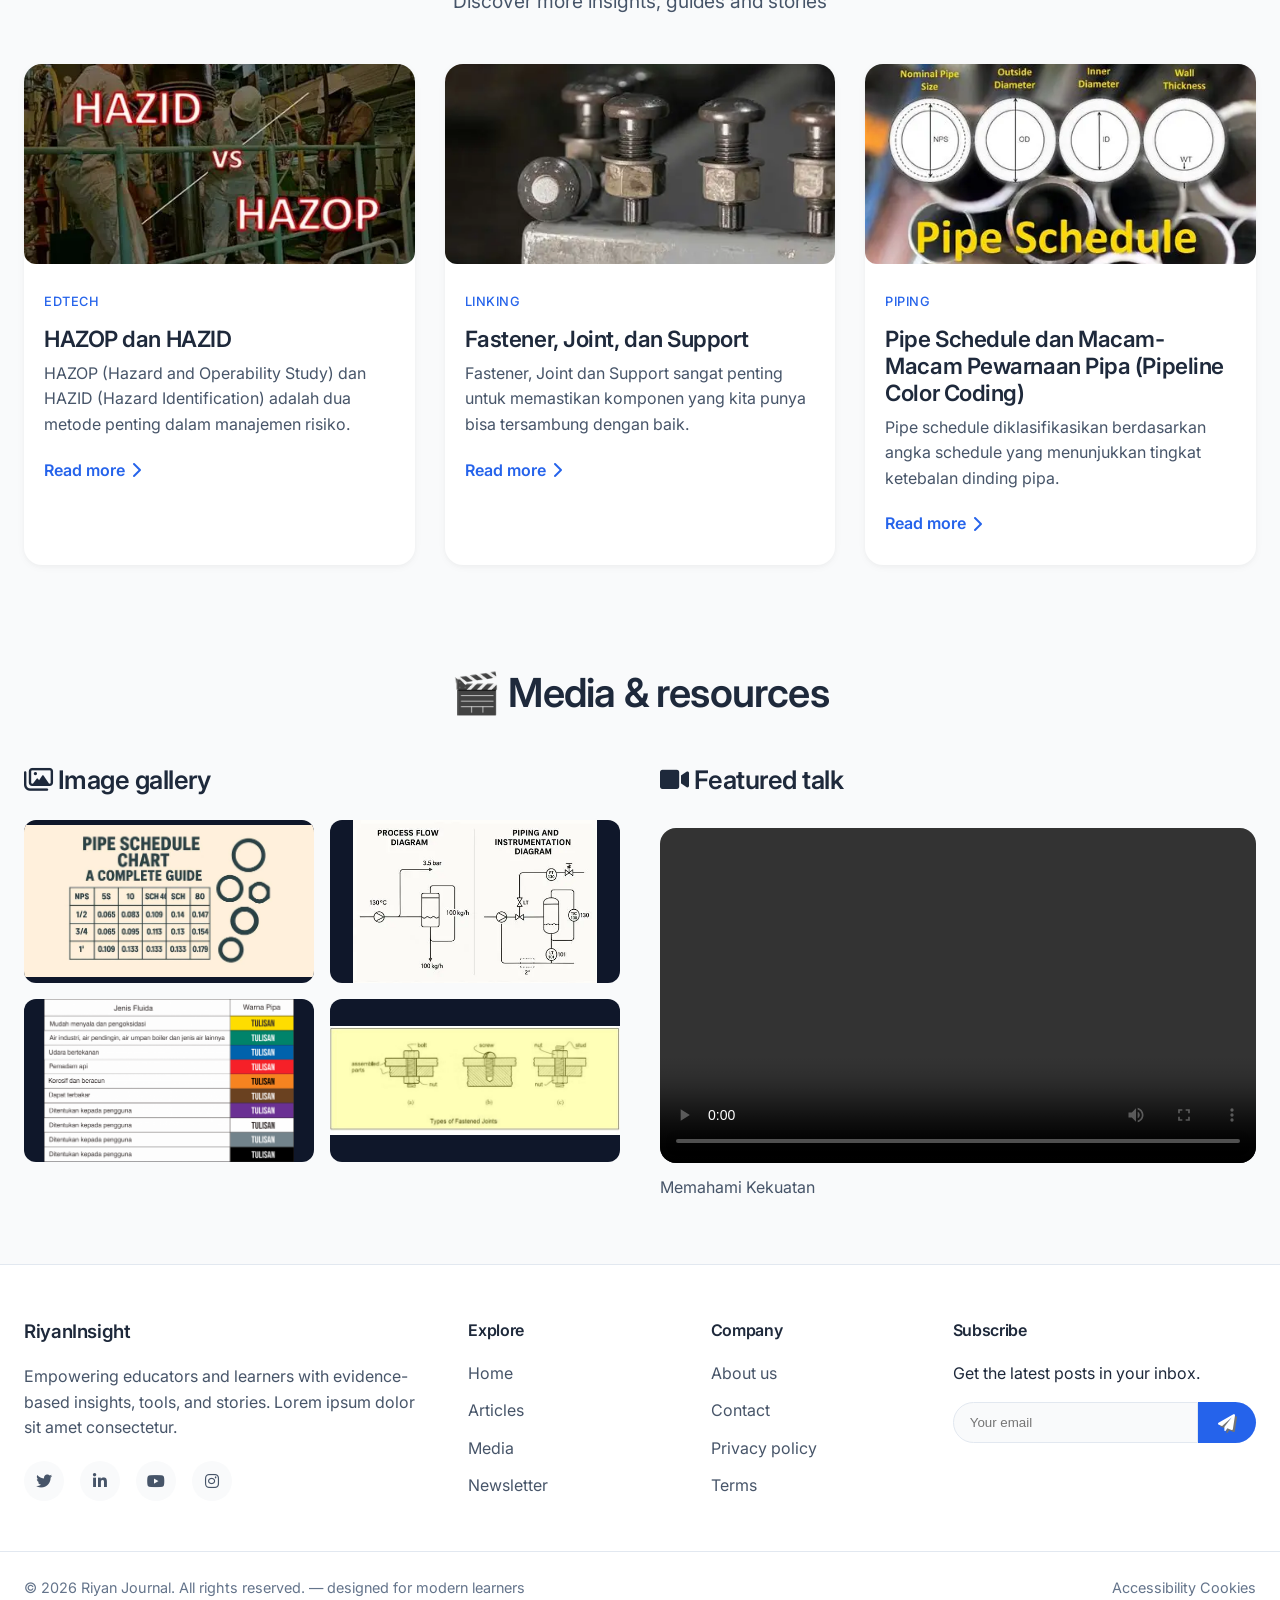
==== commit b1ce7b56: "Update footer description for clarity" ====
--- a/artikel-1.html
+++ b/artikel-1.html
@@ -345,7 +345,7 @@
         <div class="container footer-container">
           <div class="footer-col footer-about">
             <h3>Riyan<span>Insight</span></h3>
-            <p>Empowering Riyancators and learners with evidence-based insights, tools, and stories. Lorem ipsum dolor sit amet consectetur.</p>
+            <p>Empowering educators and learners with evidence-based insights, tools, and stories. Lorem ipsum dolor sit amet consectetur.</p>
             <div class="social-links">
               <a href="#" aria-label="Twitter"><i class="fab fa-twitter"></i></a>
               <a href="#" aria-label="LinkedIn"><i class="fab fa-linkedin-in"></i></a>
